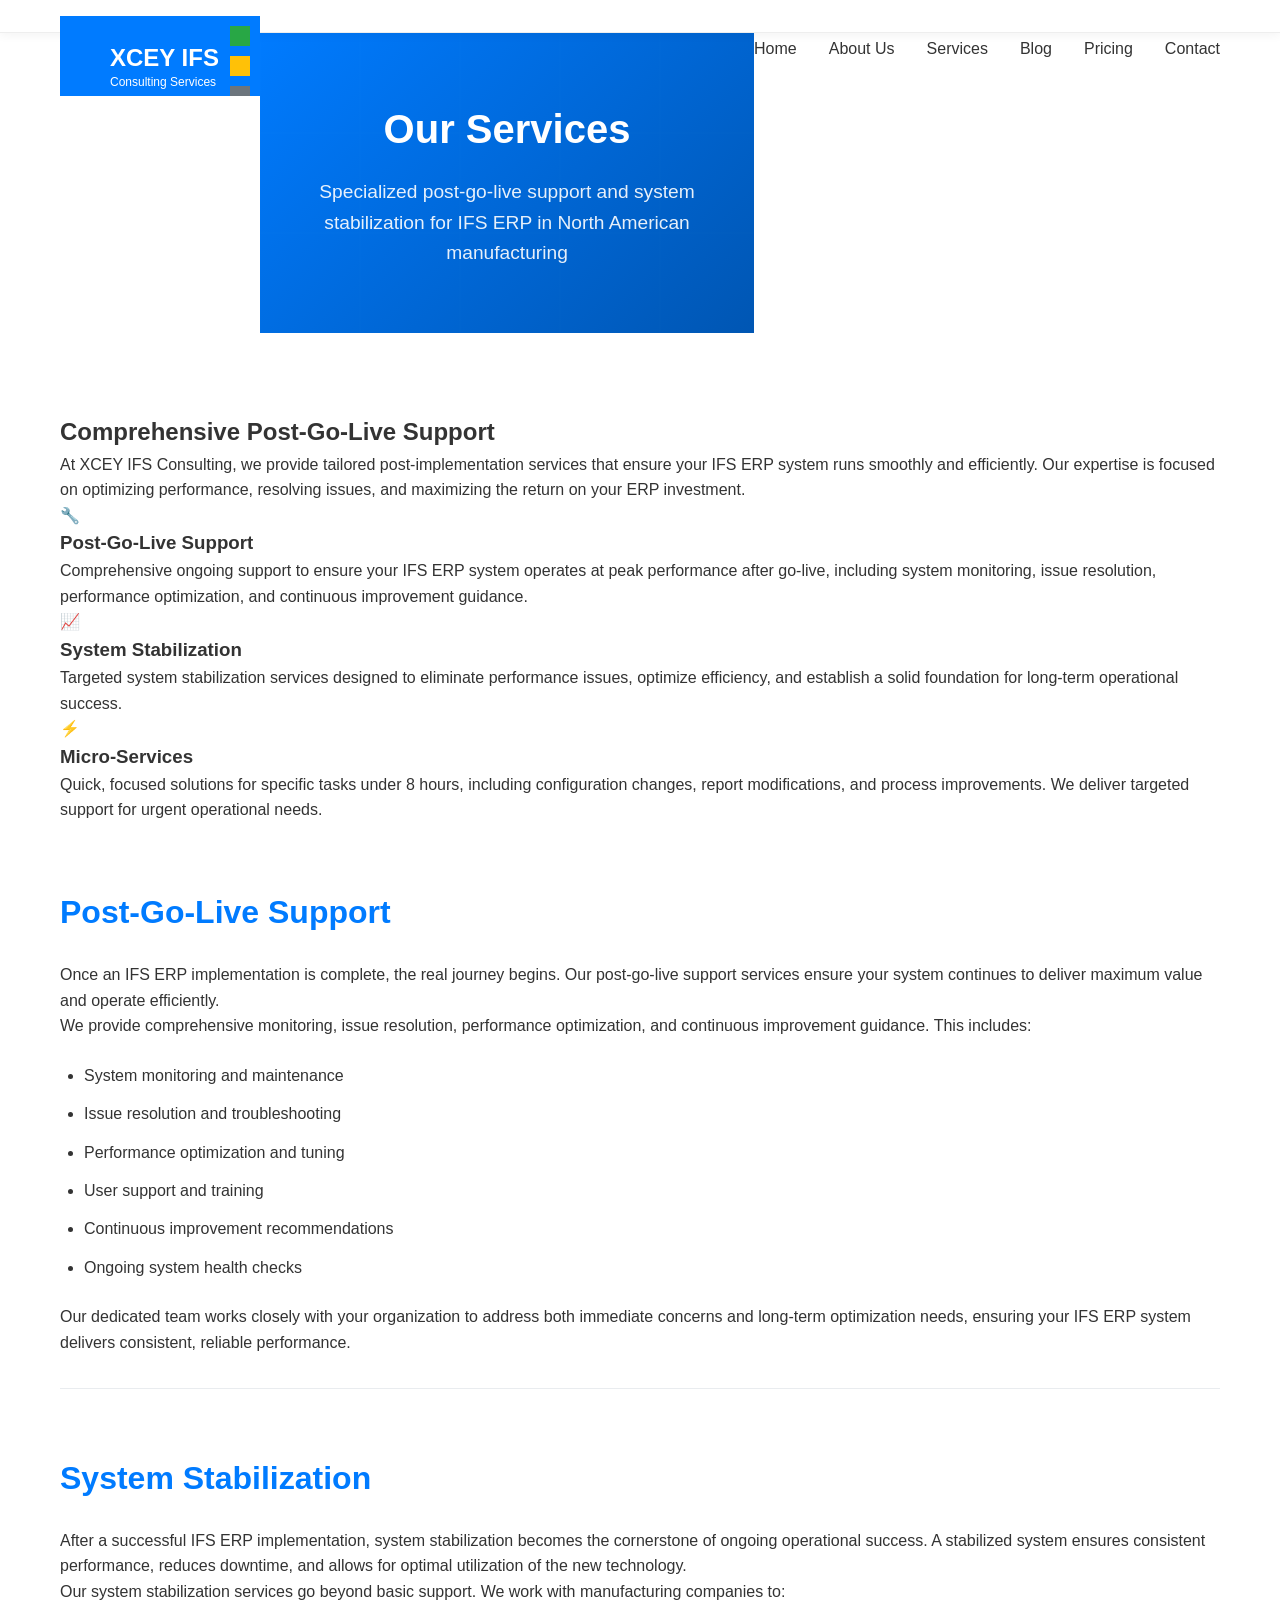
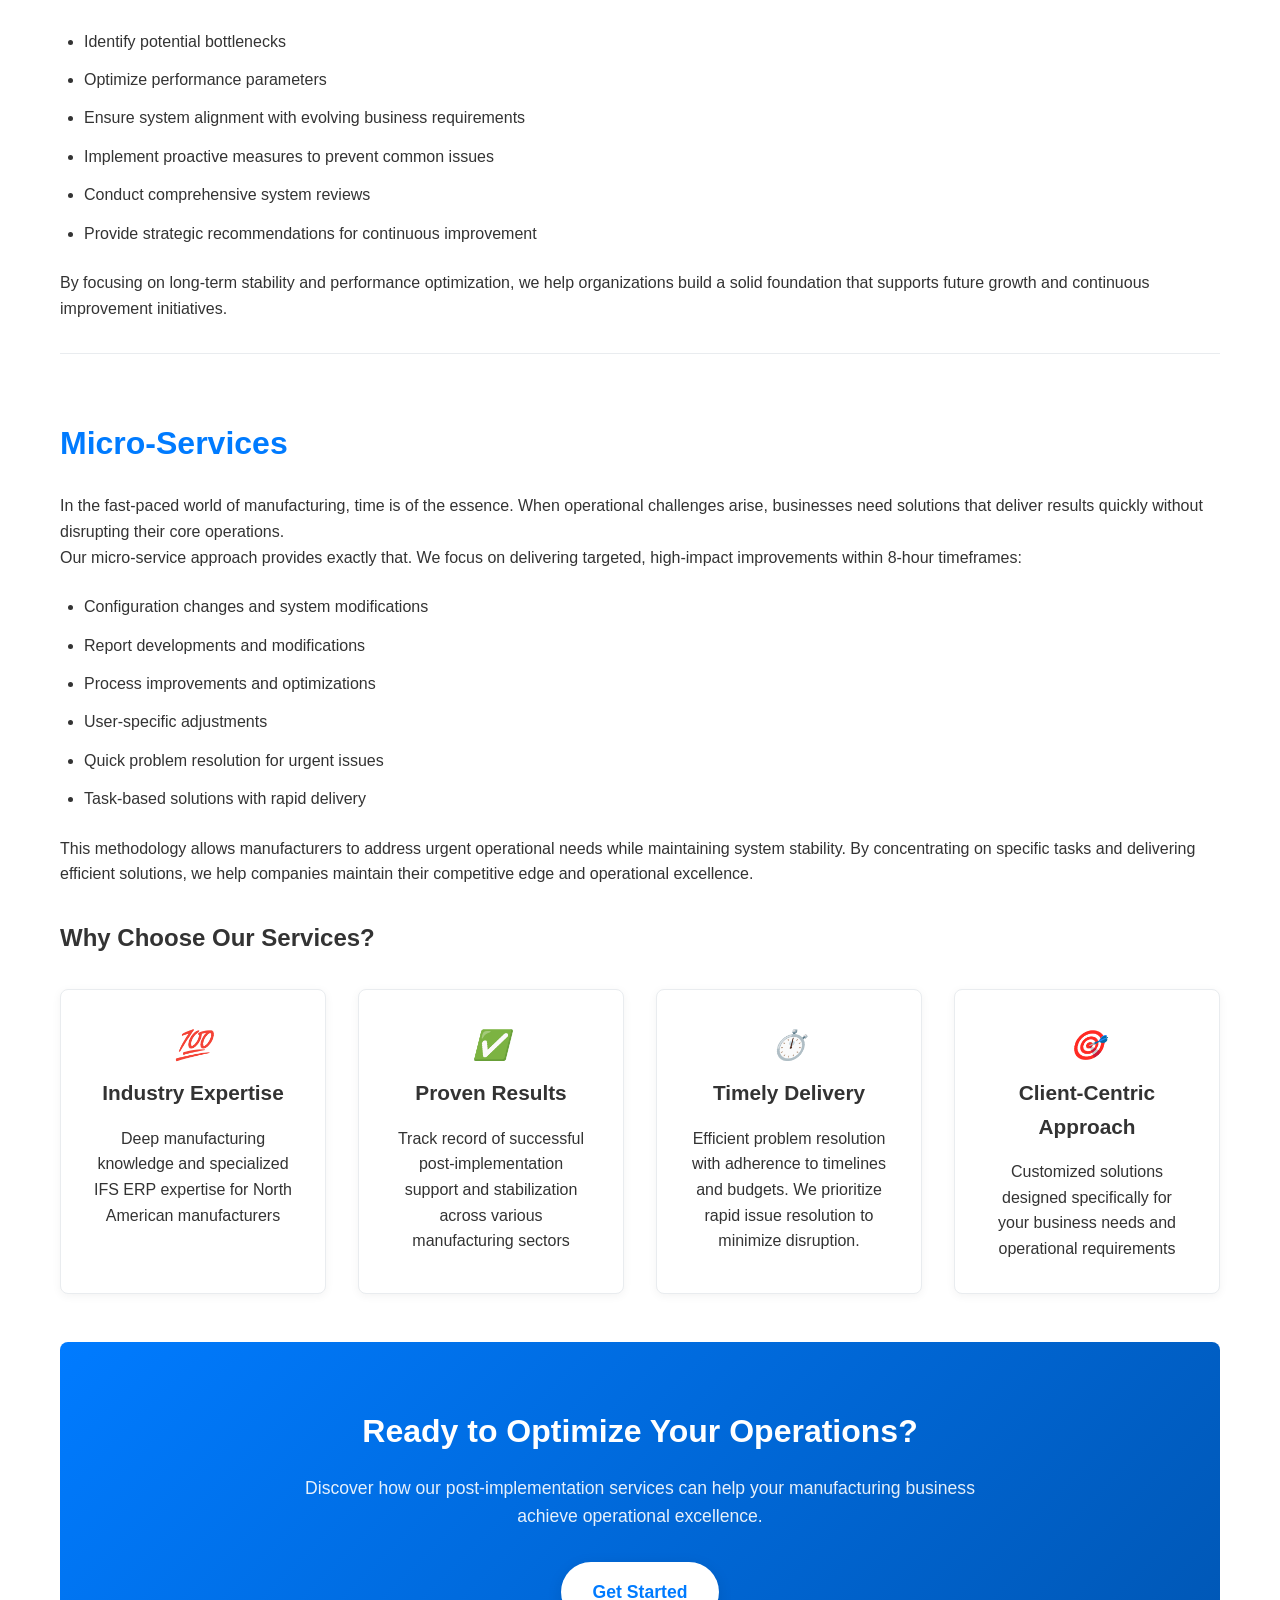
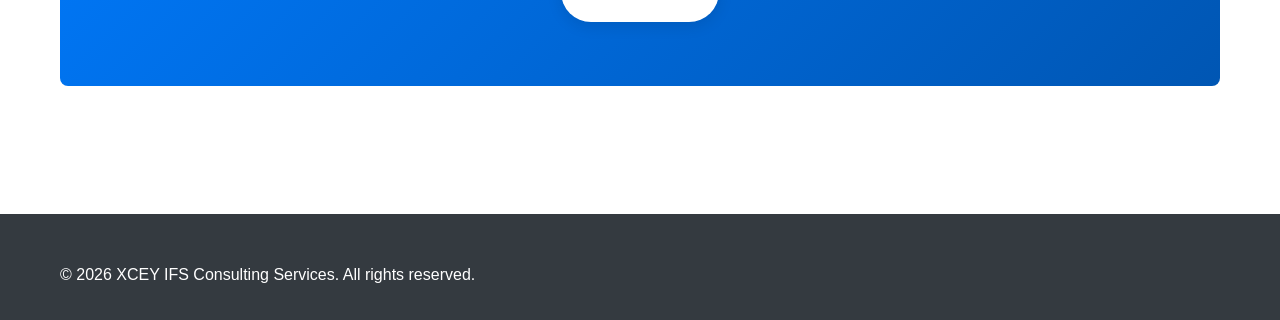
==== services/index.html @ 710a2b2f "Initial commit of XCEY IFS Consulting website" ====
<!DOCTYPE html>
<html lang="en">
<head>
    <meta charset="UTF-8">
    <meta name="viewport" content="width=device-width, initial-scale=1.0">
    <meta name="description" content="XCEY IFS Consulting Services - Post-go-live support, system stabilization, and micro-services for IFS ERP systems in North American manufacturing.">
    <meta name="keywords" content="IFS ERP support, system stabilization, post-go-live support, micro-services, IFS ERP consulting">
    <title>Services - XCEY IFS Consulting Services</title>
    <link rel="icon" href="../favicon.ico" type="image/x-icon">
    <link rel="stylesheet" href="../assets/css/styles.css">
</head>
<body>
    <header>
        <div class="container">
            <div class="logo-container">
                <a href="../index.html">
                    <img src="../assets/images/logo.svg" alt="XCEY IFS Consulting Logo" width="200" height="80">
                </a>
            </div>
            <nav>
                <ul>
                    <li><a href="../index.html">Home</a></li>
                    <li><a href="../about-us.html">About Us</a></li>
                    <li><a href="index.html">Services</a></li>
                    <li><a href="../blog.html">Blog</a></li>
                    <li><a href="../pricing.html">Pricing</a></li>
                    <li><a href="../contact-us.html">Contact</a></li>
                </ul>
            </nav>
        </div>
    </header>

    <section class="banner">
        <div class="container">
            <h2>Our Services</h2>
            <p>Specialized post-go-live support and system stabilization for IFS ERP in North American manufacturing</p>
        </div>
    </section>

    <main class="main">
        <div class="container">
            <section class="services-overview">
                <h2>Comprehensive Post-Go-Live Support</h2>
                <p>At XCEY IFS Consulting, we provide tailored post-implementation services that ensure your IFS ERP system runs smoothly and efficiently. Our expertise is focused on optimizing performance, resolving issues, and maximizing the return on your ERP investment.</p>
                
                <div class="services-grid">
                    <div class="service-card">
                        <div class="service-icon">🔧</div>
                        <h3>Post-Go-Live Support</h3>
                        <p>Comprehensive ongoing support to ensure your IFS ERP system operates at peak performance after go-live, including system monitoring, issue resolution, performance optimization, and continuous improvement guidance.</p>
                    </div>
                    
                    <div class="service-card">
                        <div class="service-icon">📈</div>
                        <h3>System Stabilization</h3>
                        <p>Targeted system stabilization services designed to eliminate performance issues, optimize efficiency, and establish a solid foundation for long-term operational success.</p>
                    </div>
                    
                    <div class="service-card">
                        <div class="service-icon">⚡</div>
                        <h3>Micro-Services</h3>
                        <p>Quick, focused solutions for specific tasks under 8 hours, including configuration changes, report modifications, and process improvements. We deliver targeted support for urgent operational needs.</p>
                    </div>
                </div>
            </section>

            <section class="service-details">
                <div class="service-detail">
                    <h2>Post-Go-Live Support</h2>
                    <p>Once an IFS ERP implementation is complete, the real journey begins. Our post-go-live support services ensure your system continues to deliver maximum value and operate efficiently.</p>
                    
                    <p>We provide comprehensive monitoring, issue resolution, performance optimization, and continuous improvement guidance. This includes:</p>
                    <ul>
                        <li>System monitoring and maintenance</li>
                        <li>Issue resolution and troubleshooting</li>
                        <li>Performance optimization and tuning</li>
                        <li>User support and training</li>
                        <li>Continuous improvement recommendations</li>
                        <li>Ongoing system health checks</li>
                    </ul>
                    
                    <p>Our dedicated team works closely with your organization to address both immediate concerns and long-term optimization needs, ensuring your IFS ERP system delivers consistent, reliable performance.</p>
                </div>

                <div class="service-detail">
                    <h2>System Stabilization</h2>
                    <p>After a successful IFS ERP implementation, system stabilization becomes the cornerstone of ongoing operational success. A stabilized system ensures consistent performance, reduces downtime, and allows for optimal utilization of the new technology.</p>
                    
                    <p>Our system stabilization services go beyond basic support. We work with manufacturing companies to:</p>
                    <ul>
                        <li>Identify potential bottlenecks</li>
                        <li>Optimize performance parameters</li>
                        <li>Ensure system alignment with evolving business requirements</li>
                        <li>Implement proactive measures to prevent common issues</li>
                        <li>Conduct comprehensive system reviews</li>
                        <li>Provide strategic recommendations for continuous improvement</li>
                    </ul>
                    
                    <p>By focusing on long-term stability and performance optimization, we help organizations build a solid foundation that supports future growth and continuous improvement initiatives.</p>
                </div>

                <div class="service-detail">
                    <h2>Micro-Services</h2>
                    <p>In the fast-paced world of manufacturing, time is of the essence. When operational challenges arise, businesses need solutions that deliver results quickly without disrupting their core operations.</p>
                    
                    <p>Our micro-service approach provides exactly that. We focus on delivering targeted, high-impact improvements within 8-hour timeframes:</p>
                    <ul>
                        <li>Configuration changes and system modifications</li>
                        <li>Report developments and modifications</li>
                        <li>Process improvements and optimizations</li>
                        <li>User-specific adjustments</li>
                        <li>Quick problem resolution for urgent issues</li>
                        <li>Task-based solutions with rapid delivery</li>
                    </ul>
                    
                    <p>This methodology allows manufacturers to address urgent operational needs while maintaining system stability. By concentrating on specific tasks and delivering efficient solutions, we help companies maintain their competitive edge and operational excellence.</p>
                </div>
            </section>

            <section class="why-choose">
                <h2>Why Choose Our Services?</h2>
                <div class="benefits-grid">
                    <div class="benefit-card">
                        <h3><i>💯</i> Industry Expertise</h3>
                        <p>Deep manufacturing knowledge and specialized IFS ERP expertise for North American manufacturers</p>
                    </div>
                    <div class="benefit-card">
                        <h3><i>✅</i> Proven Results</h3>
                        <p>Track record of successful post-implementation support and stabilization across various manufacturing sectors</p>
                    </div>
                    <div class="benefit-card">
                        <h3><i>⏱️</i> Timely Delivery</h3>
                        <p>Efficient problem resolution with adherence to timelines and budgets. We prioritize rapid issue resolution to minimize disruption.</p>
                    </div>
                    <div class="benefit-card">
                        <h3><i>🎯</i> Client-Centric Approach</h3>
                        <p>Customized solutions designed specifically for your business needs and operational requirements</p>
                    </div>
                </div>
            </section>

            <section class="cta">
                <h3>Ready to Optimize Your Operations?</h3>
                <p>Discover how our post-implementation services can help your manufacturing business achieve operational excellence.</p>
                <a href="../contact-us.html" class="btn">Get Started</a>
            </section>
        </div>
    </main>

    <footer>
        <div class="container">
            <p>&copy; 2026 XCEY IFS Consulting Services. All rights reserved.</p>
        </div>
    </footer>
</body>
</html>
---- assets/css/styles.css ----
/* XCEY IFS Consulting Services - Clean Professional CSS Stylesheet */

/* Reset and Base Styles */
* {
    margin: 0;
    padding: 0;
    box-sizing: border-box;
}

body {
    font-family: 'Arial', sans-serif;
    line-height: 1.6;
    color: #333;
    background-color: #ffffff;
}

.container {
    max-width: 1200px;
    margin: 0 auto;
    padding: 0 20px;
}

/* Header Styles */
header {
    background-color: #ffffff;
    color: #333;
    padding: 1rem 0;
    box-shadow: 0 2px 10px rgba(0,0,0,0.05);
    position: sticky;
    top: 0;
    z-index: 100;
    border-bottom: 1px solid #eee;
}

.logo-container {
    float: left;
}

.logo-container img {
    height: 80px;
}

nav {
    float: right;
    margin-top: 20px;
}

nav ul {
    list-style: none;
    display: flex;
    gap: 2rem;
}

nav ul li a {
    color: #333;
    text-decoration: none;
    font-weight: 500;
    transition: color 0.3s ease;
    font-size: 1rem;
}

nav ul li a:hover {
    color: #007bff;
}

/* Banner Styles */
.banner {
    background: linear-gradient(135deg, #007bff 0%, #0056b3 100%);
    color: white;
    padding: 4rem 0;
    text-align: center;
    margin-bottom: 3rem;
    position: relative;
    overflow: hidden;
}

.banner::before {
    content: "";
    position: absolute;
    top: 0;
    left: 0;
    right: 0;
    bottom: 0;
    background: url('data:image/svg+xml;utf8,<svg xmlns="http://www.w3.org/2000/svg" width="100" height="100" viewBox="0 0 100 100"><rect width="100" height="100" fill="none" stroke="white" stroke-opacity="0.1" stroke-width="1"/></svg>');
    opacity: 0.1;
}

.banner h2 {
    font-size: 2.5rem;
    margin-bottom: 1rem;
    font-weight: 700;
}

.banner p {
    font-size: 1.2rem;
    max-width: 800px;
    margin: 0 auto;
    opacity: 0.9;
}

/* Main Content */
.main {
    background-color: #ffffff;
    padding: 2rem 0;
}

/* Feature Cards */
.features-grid {
    display: grid;
    grid-template-columns: repeat(auto-fit, minmax(300px, 1fr));
    gap: 2rem;
    margin: 3rem 0;
}

.feature-card {
    background: #ffffff;
    border-radius: 8px;
    padding: 2rem;
    box-shadow: 0 4px 6px rgba(0,0,0,0.05);
    transition: transform 0.3s ease, box-shadow 0.3s ease;
    border: 1px solid #e9ecef;
    text-align: center;
}

.feature-card:hover {
    transform: translateY(-5px);
    box-shadow: 0 10px 25px rgba(0,0,0,0.1);
}

.feature-card h3 {
    color: #007bff;
    margin-bottom: 1rem;
    font-size: 1.5rem;
}

/* Benefits Section */
.benefits-section {
    background-color: #f8f9fa;
    padding: 4rem 0;
    margin: 3rem 0;
}

.benefits-grid {
    display: grid;
    grid-template-columns: repeat(auto-fit, minmax(250px, 1fr));
    gap: 2rem;
    margin: 2rem 0;
}

.benefit-card {
    background: #ffffff;
    border-radius: 8px;
    padding: 2rem;
    text-align: center;
    box-shadow: 0 2px 10px rgba(0,0,0,0.05);
    transition: all 0.3s ease;
    border: 1px solid #e9ecef;
}

.benefit-card:hover {
    transform: translateY(-3px);
    box-shadow: 0 8px 20px rgba(0,0,0,0.1);
}

.benefit-card h3 {
    margin-bottom: 1rem;
    font-size: 1.3rem;
}

.benefit-card h3 i {
    font-size: 1.8rem;
    display: block;
    margin-bottom: 0.5rem;
    color: #007bff;
}

/* Call to Action */
.cta {
    text-align: center;
    padding: 4rem 0;
    background: linear-gradient(135deg, #007bff 0%, #0056b3 100%);
    color: white;
    border-radius: 8px;
    margin: 3rem 0;
}

.cta h3 {
    font-size: 2rem;
    margin-bottom: 1rem;
    font-weight: 700;
}

.cta p {
    font-size: 1.1rem;
    max-width: 700px;
    margin: 0 auto 2rem;
    opacity: 0.9;
}

.btn {
    display: inline-block;
    background-color: #ffffff;
    color: #007bff;
    padding: 1rem 2rem;
    border-radius: 50px;
    text-decoration: none;
    font-weight: 600;
    font-size: 1.1rem;
    transition: all 0.3s ease;
    border: none;
    cursor: pointer;
    box-shadow: 0 4px 15px rgba(0,0,0,0.1);
}

.btn:hover {
    background-color: #f8f9fa;
    transform: translateY(-3px);
    box-shadow: 0 8px 20px rgba(0,0,0,0.15);
}

/* Footer */
footer {
    background-color: #343a40;
    color: white;
    padding: 3rem 0 2rem;
    margin-top: 3rem;
}

footer .container {
    display: flex;
    justify-content: space-between;
    align-items: center;
    flex-wrap: wrap;
}

.footer-links {
    display: flex;
    gap: 2rem;
}

.footer-links a {
    color: #adb5bd;
    text-decoration: none;
    transition: color 0.3s ease;
}

.footer-links a:hover {
    color: white;
}

/* About Page Content */
.about-content {
    display: grid;
    grid-template-columns: 1fr;
    gap: 3rem;
    margin: 2rem 0;
}

.about-text h2 {
    font-size: 2rem;
    margin-bottom: 1.5rem;
    color: #333;
}

.about-text h3 {
    font-size: 1.5rem;
    margin: 1.5rem 0 1rem;
    color: #007bff;
}

.about-text p {
    margin-bottom: 1.5rem;
    font-size: 1.1rem;
    line-height: 1.8;
}

.specialties {
    margin: 2rem 0;
}

.specialty-item {
    background: #f8f9fa;
    padding: 1.5rem;
    border-radius: 8px;
    margin-bottom: 1.5rem;
    border-left: 4px solid #007bff;
}

.specialty-item h3 {
    color: #007bff;
    margin-bottom: 0.5rem;
}

/* Service Detail Pages */
.service-detail {
    margin: 2rem 0;
    padding: 2rem 0;
    border-bottom: 1px solid #e9ecef;
}

.service-detail:last-child {
    border-bottom: none;
    margin-bottom: 0;
}

.service-detail h2 {
    color: #007bff;
    margin-bottom: 1.5rem;
    font-size: 2rem;
}

.service-detail ul {
    margin: 1.5rem 0;
    padding-left: 1.5rem;
}

.service-detail li {
    margin-bottom: 0.8rem;
    line-height: 1.6;
}

/* Pricing Page */
.pricing-grid {
    display: grid;
    grid-template-columns: repeat(auto-fit, minmax(300px, 1fr));
    gap: 2rem;
    margin: 3rem 0;
}

.pricing-card {
    background: #ffffff;
    border-radius: 8px;
    padding: 2rem;
    box-shadow: 0 4px 6px rgba(0,0,0,0.05);
    border: 1px solid #e9ecef;
    text-align: center;
    transition: all 0.3s ease;
}

.pricing-card:hover {
    transform: translateY(-5px);
    box-shadow: 0 10px 25px rgba(0,0,0,0.1);
}

.pricing-card h3 {
    color: #007bff;
    font-size: 1.8rem;
    margin-bottom: 1rem;
}

/* Contact Page */
.contact-content {
    display: grid;
    grid-template-columns: 1fr 1fr;
    gap: 3rem;
    margin: 2rem 0;
}

.contact-info h2 {
    font-size: 2rem;
    margin-bottom: 1.5rem;
    color: #333;
}

.contact-details {
    margin: 2rem 0;
}

.contact-item {
    margin-bottom: 1.5rem;
}

.contact-item h3 {
    color: #007bff;
    margin-bottom: 0.5rem;
}

.contact-form {
    background: #f8f9fa;
    padding: 2rem;
    border-radius: 8px;
}

.form-group {
    margin-bottom: 1.5rem;
}

.form-group label {
    display: block;
    margin-bottom: 0.5rem;
    font-weight: 500;
}

.form-group input,
.form-group textarea {
    width: 100%;
    padding: 0.75rem;
    border: 1px solid #ddd;
    border-radius: 4px;
    font-family: inherit;
}

/* Thank You Page */
.thank-you-message {
    text-align: center;
    padding: 3rem 0;
}

.thank-you-message h2 {
    color: #007bff;
    margin-bottom: 1.5rem;
}

/* Responsive Design */
@media (max-width: 768px) {
    .container {
        padding: 0 15px;
    }
    
    nav ul {
        flex-direction: column;
        gap: 0.5rem;
        margin-top: 1rem;
    }
    
    .banner {
        padding: 2rem 0;
    }
    
    .banner h2 {
        font-size: 2rem;
    }
    
    .banner p {
        font-size: 1rem;
    }
    
    .features-grid,
    .benefits-grid,
    .pricing-grid {
        grid-template-columns: 1fr;
    }
    
    .about-content {
        grid-template-columns: 1fr;
        gap: 2rem;
    }
    
    .contact-content {
        grid-template-columns: 1fr;
        gap: 2rem;
    }
    
    footer .container {
        flex-direction: column;
        text-align: center;
        gap: 1rem;
    }
    
    .footer-links {
        flex-wrap: wrap;
        justify-content: center;
    }
}
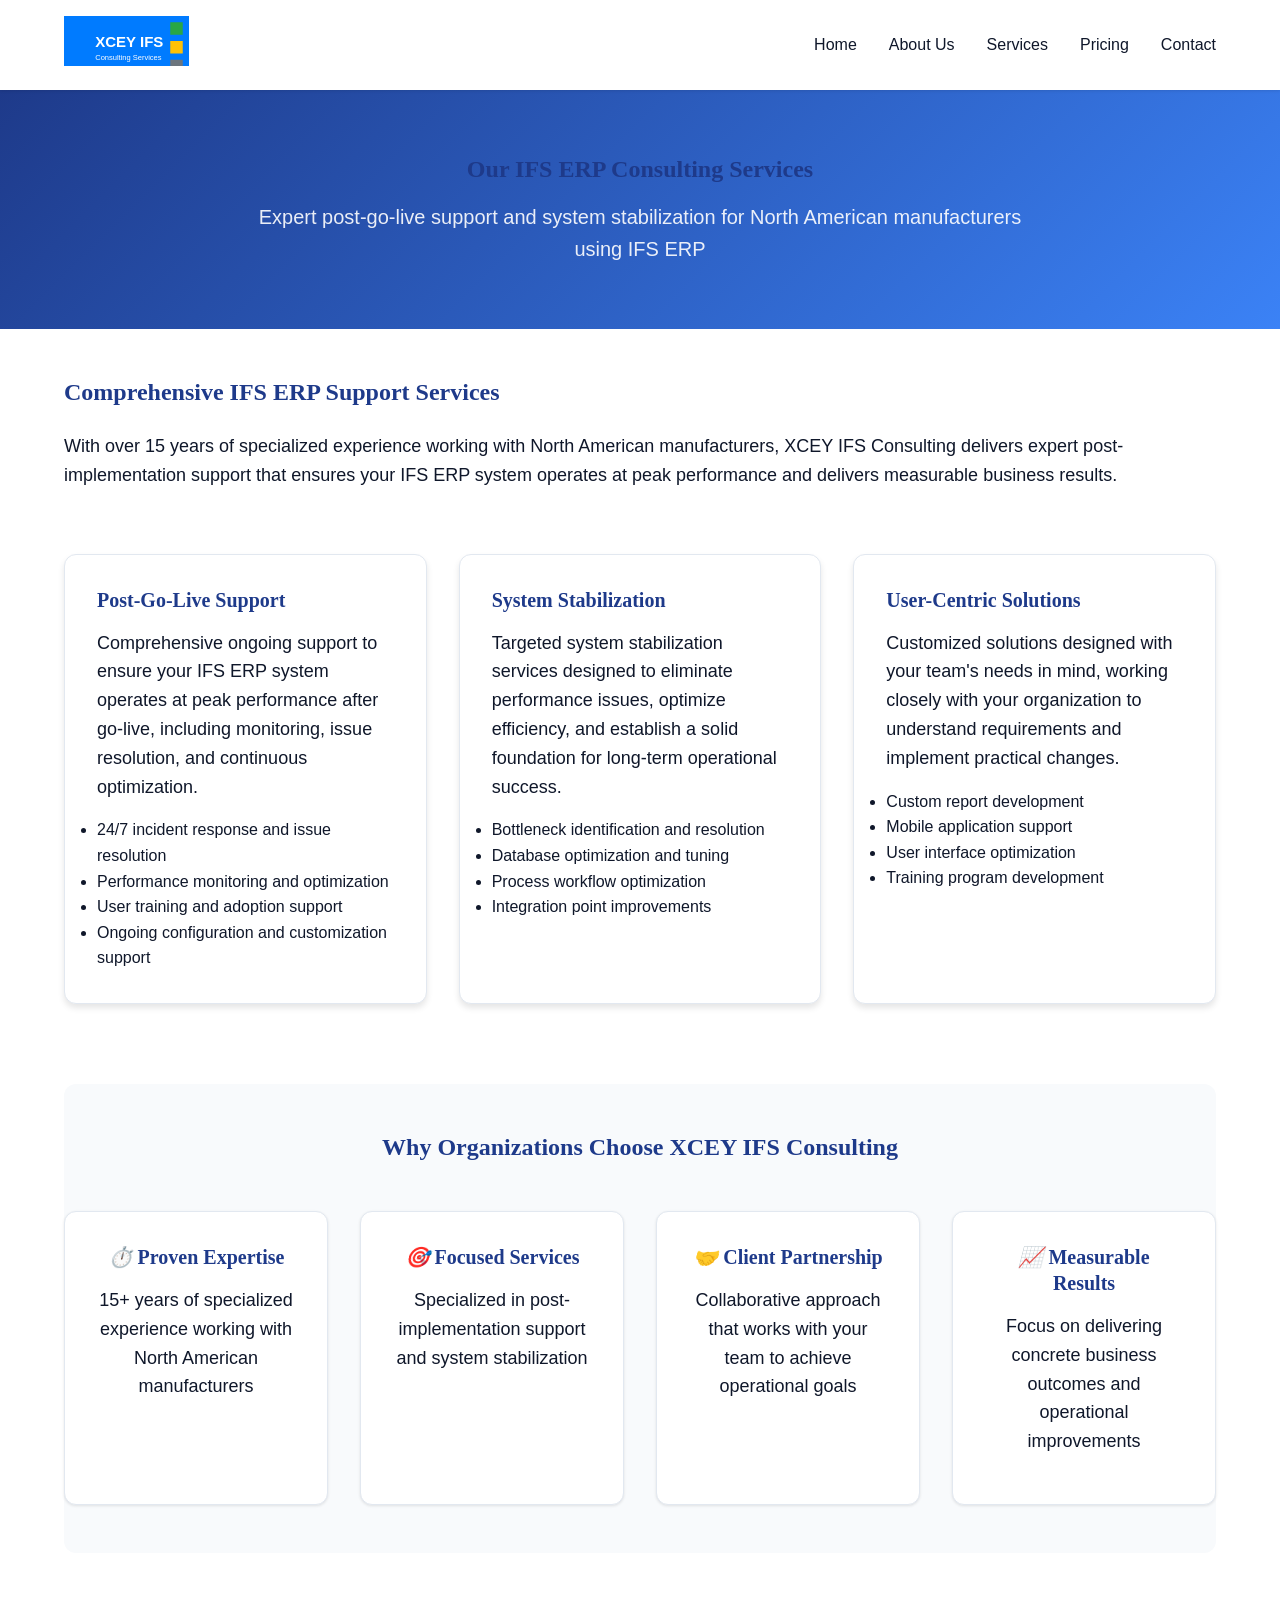
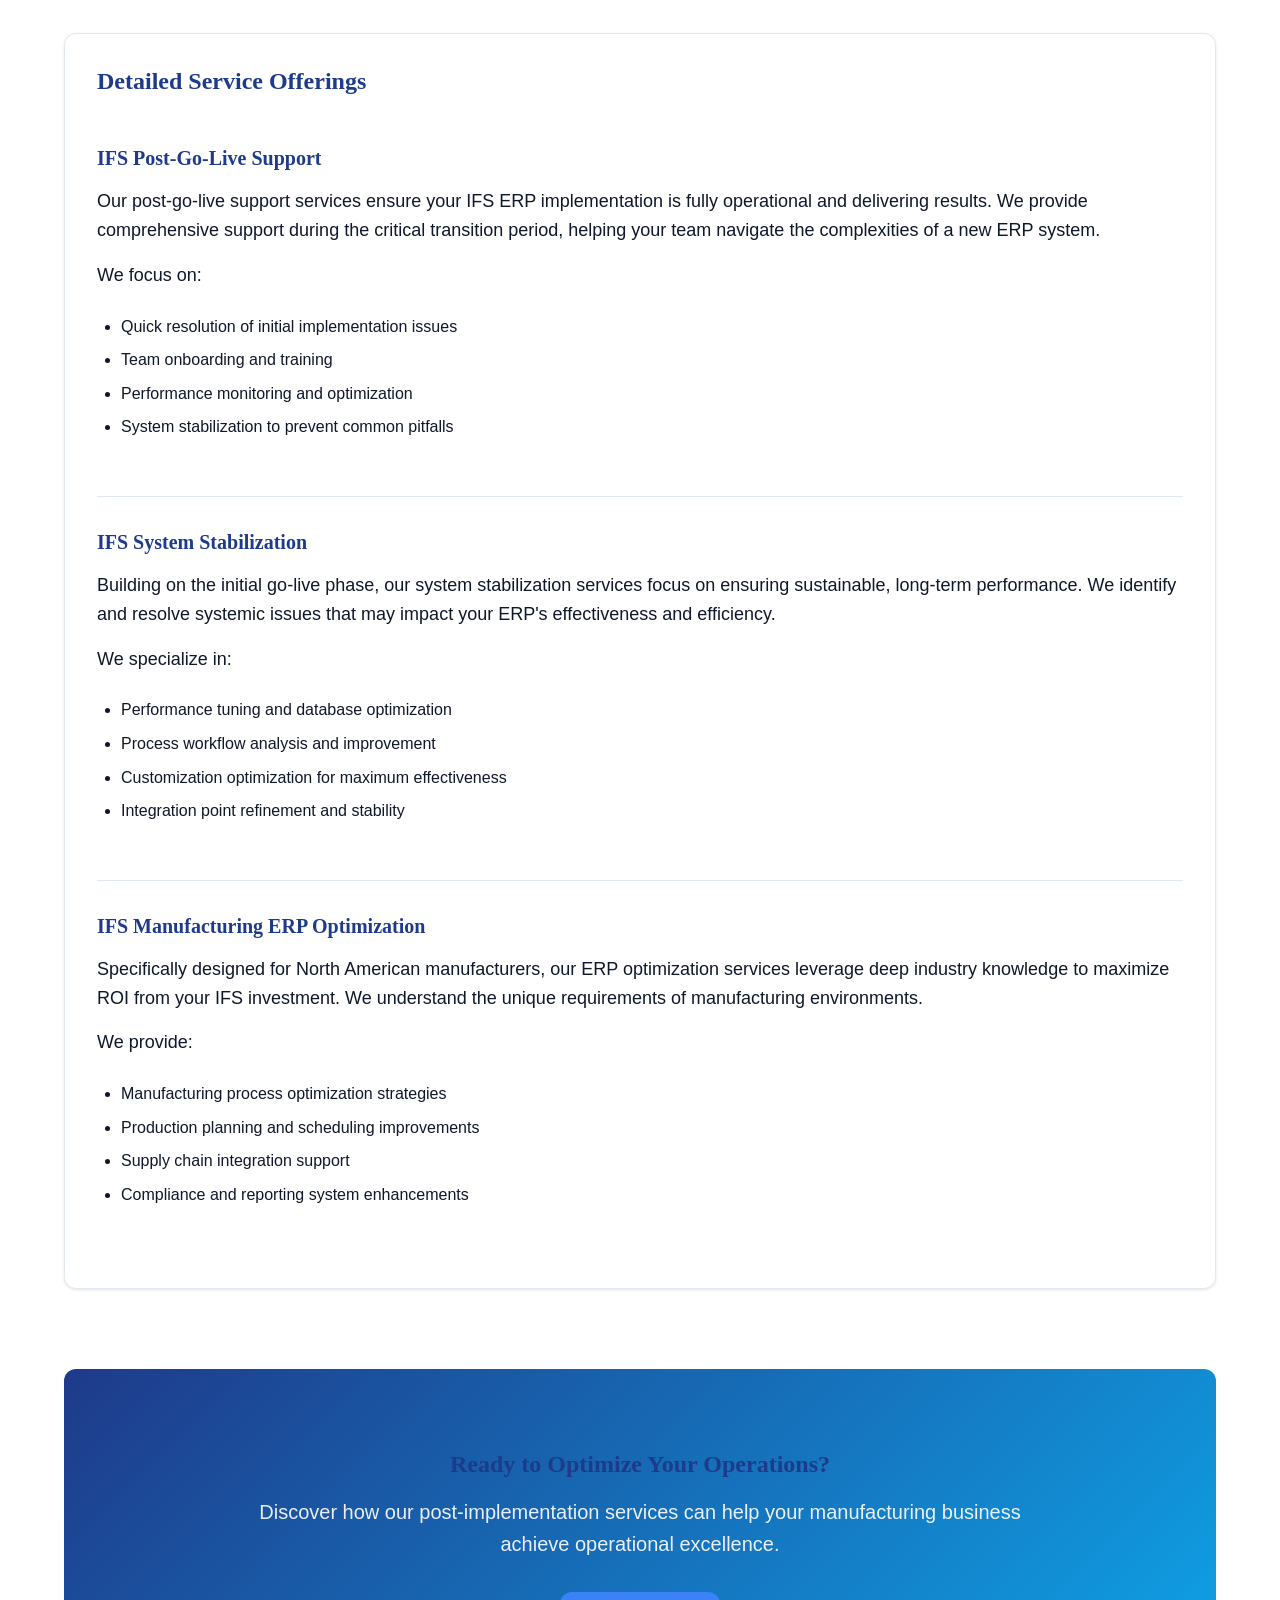
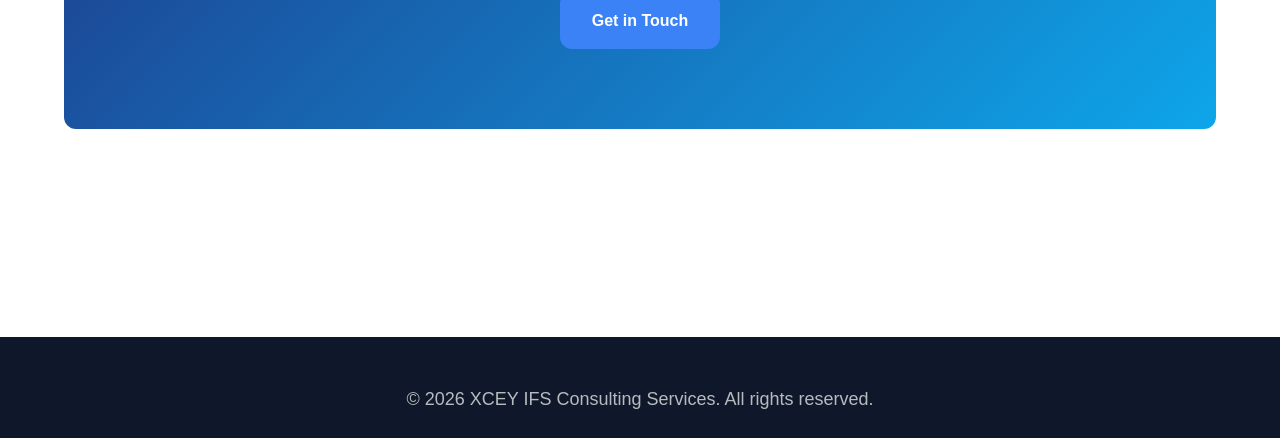
==== commit b484aa53: "Update services page with proper design patterns and styling" ====
--- a/services/index.html
+++ b/services/index.html
@@ -3,9 +3,8 @@
 <head>
     <meta charset="UTF-8">
     <meta name="viewport" content="width=device-width, initial-scale=1.0">
-    <meta name="description" content="XCEY IFS Consulting Services - Post-go-live support, system stabilization, and micro-services for IFS ERP systems in North American manufacturing.">
-    <meta name="keywords" content="IFS ERP support, system stabilization, post-go-live support, micro-services, IFS ERP consulting">
-    <title>Services - XCEY IFS Consulting Services</title>
+    <meta name="description" content="Our IFS ERP consulting services including post-go-live support, system stabilization, and manufacturing ERP optimization for North American manufacturers.">
+    <title>Services - XCEY IFS Consulting</title>
     <link rel="icon" href="../favicon.ico" type="image/x-icon">
     <link rel="stylesheet" href="../assets/css/styles.css">
 </head>
@@ -21,8 +20,7 @@
                 <ul>
                     <li><a href="../index.html">Home</a></li>
                     <li><a href="../about-us.html">About Us</a></li>
-                    <li><a href="index.html">Services</a></li>
-                    <li><a href="../blog.html">Blog</a></li>
+                    <li><a href="../services/index.html">Services</a></li>
                     <li><a href="../pricing.html">Pricing</a></li>
                     <li><a href="../contact-us.html">Contact</a></li>
                 </ul>
@@ -32,109 +30,113 @@
 
     <section class="banner">
         <div class="container">
-            <h2>Our Services</h2>
-            <p>Specialized post-go-live support and system stabilization for IFS ERP in North American manufacturing</p>
+            <h2>Our IFS ERP Consulting Services</h2>
+            <p>Expert post-go-live support and system stabilization for North American manufacturers using IFS ERP</p>
         </div>
     </section>
 
     <main class="main">
         <div class="container">
-            <section class="services-overview">
-                <h2>Comprehensive Post-Go-Live Support</h2>
-                <p>At XCEY IFS Consulting, we provide tailored post-implementation services that ensure your IFS ERP system runs smoothly and efficiently. Our expertise is focused on optimizing performance, resolving issues, and maximizing the return on your ERP investment.</p>
+            <section class="home-content">
+                <h2>Comprehensive IFS ERP Support Services</h2>
+                <p>With over 15 years of specialized experience working with North American manufacturers, XCEY IFS Consulting delivers expert post-implementation support that ensures your IFS ERP system operates at peak performance and delivers measurable business results.</p>
                 
-                <div class="services-grid">
-                    <div class="service-card">
-                        <div class="service-icon">🔧</div>
+                <div class="features-grid">
+                    <div class="feature-card">
                         <h3>Post-Go-Live Support</h3>
-                        <p>Comprehensive ongoing support to ensure your IFS ERP system operates at peak performance after go-live, including system monitoring, issue resolution, performance optimization, and continuous improvement guidance.</p>
+                        <p>Comprehensive ongoing support to ensure your IFS ERP system operates at peak performance after go-live, including monitoring, issue resolution, and continuous optimization.</p>
+                        <ul>
+                            <li>24/7 incident response and issue resolution</li>
+                            <li>Performance monitoring and optimization</li>
+                            <li>User training and adoption support</li>
+                            <li>Ongoing configuration and customization support</li>
+                        </ul>
                     </div>
                     
-                    <div class="service-card">
-                        <div class="service-icon">📈</div>
+                    <div class="feature-card">
                         <h3>System Stabilization</h3>
                         <p>Targeted system stabilization services designed to eliminate performance issues, optimize efficiency, and establish a solid foundation for long-term operational success.</p>
+                        <ul>
+                            <li>Bottleneck identification and resolution</li>
+                            <li>Database optimization and tuning</li>
+                            <li>Process workflow optimization</li>
+                            <li>Integration point improvements</li>
+                        </ul>
                     </div>
                     
-                    <div class="service-card">
-                        <div class="service-icon">⚡</div>
-                        <h3>Micro-Services</h3>
-                        <p>Quick, focused solutions for specific tasks under 8 hours, including configuration changes, report modifications, and process improvements. We deliver targeted support for urgent operational needs.</p>
+                    <div class="feature-card">
+                        <h3>User-Centric Solutions</h3>
+                        <p>Customized solutions designed with your team's needs in mind, working closely with your organization to understand requirements and implement practical changes.</p>
+                        <ul>
+                            <li>Custom report development</li>
+                            <li>Mobile application support</li>
+                            <li>User interface optimization</li>
+                            <li>Training program development</li>
+                        </ul>
                     </div>
                 </div>
             </section>
 
-            <section class="service-details">
-                <div class="service-detail">
-                    <h2>Post-Go-Live Support</h2>
-                    <p>Once an IFS ERP implementation is complete, the real journey begins. Our post-go-live support services ensure your system continues to deliver maximum value and operate efficiently.</p>
-                    
-                    <p>We provide comprehensive monitoring, issue resolution, performance optimization, and continuous improvement guidance. This includes:</p>
-                    <ul>
-                        <li>System monitoring and maintenance</li>
-                        <li>Issue resolution and troubleshooting</li>
-                        <li>Performance optimization and tuning</li>
-                        <li>User support and training</li>
-                        <li>Continuous improvement recommendations</li>
-                        <li>Ongoing system health checks</li>
-                    </ul>
-                    
-                    <p>Our dedicated team works closely with your organization to address both immediate concerns and long-term optimization needs, ensuring your IFS ERP system delivers consistent, reliable performance.</p>
-                </div>
-
-                <div class="service-detail">
-                    <h2>System Stabilization</h2>
-                    <p>After a successful IFS ERP implementation, system stabilization becomes the cornerstone of ongoing operational success. A stabilized system ensures consistent performance, reduces downtime, and allows for optimal utilization of the new technology.</p>
-                    
-                    <p>Our system stabilization services go beyond basic support. We work with manufacturing companies to:</p>
-                    <ul>
-                        <li>Identify potential bottlenecks</li>
-                        <li>Optimize performance parameters</li>
-                        <li>Ensure system alignment with evolving business requirements</li>
-                        <li>Implement proactive measures to prevent common issues</li>
-                        <li>Conduct comprehensive system reviews</li>
-                        <li>Provide strategic recommendations for continuous improvement</li>
-                    </ul>
-                    
-                    <p>By focusing on long-term stability and performance optimization, we help organizations build a solid foundation that supports future growth and continuous improvement initiatives.</p>
-                </div>
-
-                <div class="service-detail">
-                    <h2>Micro-Services</h2>
-                    <p>In the fast-paced world of manufacturing, time is of the essence. When operational challenges arise, businesses need solutions that deliver results quickly without disrupting their core operations.</p>
-                    
-                    <p>Our micro-service approach provides exactly that. We focus on delivering targeted, high-impact improvements within 8-hour timeframes:</p>
-                    <ul>
-                        <li>Configuration changes and system modifications</li>
-                        <li>Report developments and modifications</li>
-                        <li>Process improvements and optimizations</li>
-                        <li>User-specific adjustments</li>
-                        <li>Quick problem resolution for urgent issues</li>
-                        <li>Task-based solutions with rapid delivery</li>
-                    </ul>
-                    
-                    <p>This methodology allows manufacturers to address urgent operational needs while maintaining system stability. By concentrating on specific tasks and delivering efficient solutions, we help companies maintain their competitive edge and operational excellence.</p>
+            <section class="benefits-section">
+                <h2>Why Organizations Choose XCEY IFS Consulting</h2>
+                <div class="benefits-grid">
+                    <div class="benefit-card">
+                        <h3><i>⏱️</i> Proven Expertise</h3>
+                        <p>15+ years of specialized experience working with North American manufacturers</p>
+                    </div>
+                    <div class="benefit-card">
+                        <h3><i>🎯</i> Focused Services</h3>
+                        <p>Specialized in post-implementation support and system stabilization</p>
+                    </div>
+                    <div class="benefit-card">
+                        <h3><i>🤝</i> Client Partnership</h3>
+                        <p>Collaborative approach that works with your team to achieve operational goals</p>
+                    </div>
+                    <div class="benefit-card">
+                        <h3><i>📈</i> Measurable Results</h3>
+                        <p>Focus on delivering concrete business outcomes and operational improvements</p>
+                    </div>
                 </div>
             </section>
 
-            <section class="why-choose">
-                <h2>Why Choose Our Services?</h2>
-                <div class="benefits-grid">
-                    <div class="benefit-card">
-                        <h3><i>💯</i> Industry Expertise</h3>
-                        <p>Deep manufacturing knowledge and specialized IFS ERP expertise for North American manufacturers</p>
+            <section class="service-detail">
+                <h2>Detailed Service Offerings</h2>
+                
+                <div class="specialties">
+                    <div class="specialty-item">
+                        <h3>IFS Post-Go-Live Support</h3>
+                        <p>Our post-go-live support services ensure your IFS ERP implementation is fully operational and delivering results. We provide comprehensive support during the critical transition period, helping your team navigate the complexities of a new ERP system.</p>
+                        <p>We focus on:</p>
+                        <ul>
+                            <li>Quick resolution of initial implementation issues</li>
+                            <li>Team onboarding and training</li>
+                            <li>Performance monitoring and optimization</li>
+                            <li>System stabilization to prevent common pitfalls</li>
+                        </ul>
                     </div>
-                    <div class="benefit-card">
-                        <h3><i>✅</i> Proven Results</h3>
-                        <p>Track record of successful post-implementation support and stabilization across various manufacturing sectors</p>
+                    
+                    <div class="specialty-item">
+                        <h3>IFS System Stabilization</h3>
+                        <p>Building on the initial go-live phase, our system stabilization services focus on ensuring sustainable, long-term performance. We identify and resolve systemic issues that may impact your ERP's effectiveness and efficiency.</p>
+                        <p>We specialize in:</p>
+                        <ul>
+                            <li>Performance tuning and database optimization</li>
+                            <li>Process workflow analysis and improvement</li>
+                            <li>Customization optimization for maximum effectiveness</li>
+                            <li>Integration point refinement and stability</li>
+                        </ul>
                     </div>
-                    <div class="benefit-card">
-                        <h3><i>⏱️</i> Timely Delivery</h3>
-                        <p>Efficient problem resolution with adherence to timelines and budgets. We prioritize rapid issue resolution to minimize disruption.</p>
-                    </div>
-                    <div class="benefit-card">
-                        <h3><i>🎯</i> Client-Centric Approach</h3>
-                        <p>Customized solutions designed specifically for your business needs and operational requirements</p>
+                    
+                    <div class="specialty-item">
+                        <h3>IFS Manufacturing ERP Optimization</h3>
+                        <p>Specifically designed for North American manufacturers, our ERP optimization services leverage deep industry knowledge to maximize ROI from your IFS investment. We understand the unique requirements of manufacturing environments.</p>
+                        <p>We provide:</p>
+                        <ul>
+                            <li>Manufacturing process optimization strategies</li>
+                            <li>Production planning and scheduling improvements</li>
+                            <li>Supply chain integration support</li>
+                            <li>Compliance and reporting system enhancements</li>
+                        </ul>
                     </div>
                 </div>
             </section>
@@ -142,7 +144,7 @@
             <section class="cta">
                 <h3>Ready to Optimize Your Operations?</h3>
                 <p>Discover how our post-implementation services can help your manufacturing business achieve operational excellence.</p>
-                <a href="../contact-us.html" class="btn">Get Started</a>
+                <a href="../contact-us.html" class="btn">Get in Touch</a>
             </section>
         </div>
     </main>
--- a/assets/css/styles.css
+++ b/assets/css/styles.css
@@ -1,464 +1,670 @@
-/* XCEY IFS Consulting Services - Clean Professional CSS Stylesheet */
+/* Main Styles for XCEY IFS Consulting Website */
+/* Modern, Professional CSS with Responsive Design */
+
+/* CSS Variables */
+:root {
+  --primary-color: #1e3a8a;
+  --secondary-color: #3b82f6;
+  --accent-color: #0ea5e9;
+  --light-color: #f8fafc;
+  --dark-color: #0f172a;
+  --gray-color: #64748b;
+  --border-color: #e2e8f0;
+  --success-color: #10b981;
+  --warning-color: #f59e0b;
+  --error-color: #ef4444;
+  --font-main: 'Inter', -apple-system, BlinkMacSystemFont, 'Segoe UI', Roboto, Oxygen, Ubuntu, Cantarell, 'Open Sans', 'Helvetica Neue', sans-serif;
+  --font-heading: 'Playfair Display', Georgia, serif;
+  --font-size-small: 0.875rem;
+  --font-size-base: 1rem;
+  --font-size-large: 1.125rem;
+  --font-size-xl: 1.25rem;
+  --font-size-xxl: 1.5rem;
+  --font-size-xxxl: 2rem;
+  --shadow-sm: 0 1px 3px rgba(0,0,0,0.1);
+  --shadow-md: 0 4px 6px rgba(0,0,0,0.1);
+  --shadow-lg: 0 10px 25px rgba(0,0,0,0.1);
+  --transition: all 0.3s ease;
+  --border-radius: 12px;
+  --container-max-width: 1200px;
+}
 
 /* Reset and Base Styles */
 * {
-    margin: 0;
-    padding: 0;
-    box-sizing: border-box;
+  margin: 0;
+  padding: 0;
+  box-sizing: border-box;
+}
+
+html {
+  scroll-behavior: smooth;
 }
 
 body {
-    font-family: 'Arial', sans-serif;
-    line-height: 1.6;
-    color: #333;
-    background-color: #ffffff;
+  font-family: var(--font-main);
+  font-size: var(--font-size-base);
+  line-height: 1.6;
+  color: var(--dark-color);
+  background-color: #ffffff;
 }
 
 .container {
-    max-width: 1200px;
-    margin: 0 auto;
-    padding: 0 20px;
+  width: 100%;
+  max-width: var(--container-max-width);
+  margin: 0 auto;
+  padding: 0 1.5rem;
+}
+
+h1, h2, h3, h4, h5, h6 {
+  font-family: var(--font-heading);
+  font-weight: 700;
+  line-height: 1.3;
+  margin-bottom: 1rem;
+  color: var(--primary-color);
+}
+
+h1 {
+  font-size: var(--font-size-xxxl);
+}
+
+h2 {
+  font-size: var(--font-size-xxl);
+  margin-bottom: 1.5rem;
+}
+
+h3 {
+  font-size: var(--font-size-xl);
+  margin-bottom: 1rem;
+}
+
+p {
+  margin-bottom: 1rem;
+  font-size: var(--font-size-large);
+}
+
+a {
+  text-decoration: none;
+  color: var(--primary-color);
+  transition: var(--transition);
+}
+
+a:hover {
+  color: var(--secondary-color);
+}
+
+img {
+  max-width: 100%;
+  height: auto;
 }
 
 /* Header Styles */
 header {
-    background-color: #ffffff;
-    color: #333;
-    padding: 1rem 0;
-    box-shadow: 0 2px 10px rgba(0,0,0,0.05);
-    position: sticky;
-    top: 0;
-    z-index: 100;
-    border-bottom: 1px solid #eee;
+  background-color: white;
+  box-shadow: var(--shadow-sm);
+  position: sticky;
+  top: 0;
+  z-index: 100;
+}
+
+header .container {
+  display: flex;
+  justify-content: space-between;
+  align-items: center;
+  padding: 1rem 1.5rem;
 }
 
 .logo-container {
-    float: left;
+  display: flex;
+  align-items: center;
 }
 
 .logo-container img {
-    height: 80px;
-}
-
-nav {
-    float: right;
-    margin-top: 20px;
+  height: 50px;
+  width: auto;
 }
 
 nav ul {
-    list-style: none;
-    display: flex;
-    gap: 2rem;
+  display: flex;
+  list-style: none;
+  gap: 2rem;
 }
 
 nav ul li a {
-    color: #333;
-    text-decoration: none;
-    font-weight: 500;
-    transition: color 0.3s ease;
-    font-size: 1rem;
+  color: var(--dark-color);
+  font-weight: 500;
+  font-size: var(--font-size-base);
+  padding: 0.5rem 0;
+  position: relative;
 }
 
 nav ul li a:hover {
-    color: #007bff;
+  color: var(--secondary-color);
+}
+
+nav ul li a::after {
+  content: '';
+  position: absolute;
+  bottom: 0;
+  left: 0;
+  width: 0;
+  height: 2px;
+  background-color: var(--secondary-color);
+  transition: var(--transition);
+}
+
+nav ul li a:hover::after {
+  width: 100%;
 }
 
 /* Banner Styles */
 .banner {
-    background: linear-gradient(135deg, #007bff 0%, #0056b3 100%);
-    color: white;
-    padding: 4rem 0;
-    text-align: center;
-    margin-bottom: 3rem;
-    position: relative;
-    overflow: hidden;
-}
-
-.banner::before {
-    content: "";
-    position: absolute;
-    top: 0;
-    left: 0;
-    right: 0;
-    bottom: 0;
-    background: url('data:image/svg+xml;utf8,<svg xmlns="http://www.w3.org/2000/svg" width="100" height="100" viewBox="0 0 100 100"><rect width="100" height="100" fill="none" stroke="white" stroke-opacity="0.1" stroke-width="1"/></svg>');
-    opacity: 0.1;
+  background: linear-gradient(135deg, var(--primary-color) 0%, var(--secondary-color) 100%);
+  color: white;
+  padding: 4rem 0;
+  text-align: center;
 }
 
 .banner h2 {
-    font-size: 2.5rem;
-    margin-bottom: 1rem;
-    font-weight: 700;
+  font-size: var(--font-size-xxl);
+  margin-bottom: 1rem;
 }
 
 .banner p {
-    font-size: 1.2rem;
-    max-width: 800px;
-    margin: 0 auto;
-    opacity: 0.9;
-}
-
-/* Main Content */
+  font-size: var(--font-size-xl);
+  max-width: 800px;
+  margin: 0 auto;
+  opacity: 0.9;
+}
+
+/* Main Content Styles */
 .main {
-    background-color: #ffffff;
-    padding: 2rem 0;
-}
-
-/* Feature Cards */
+  padding: 3rem 0;
+}
+
+/* Hero Section */
+.hero-section {
+  text-align: center;
+  margin: 4rem 0;
+}
+
+.hero-section h2 {
+  font-size: var(--font-size-xxl);
+  margin-bottom: 2rem;
+}
+
+.hero-section p {
+  font-size: var(--font-size-xl);
+  max-width: 800px;
+  margin: 2rem auto;
+  line-height: 1.8;
+  color: var(--gray-color);
+}
+
+/* Features Grid */
 .features-grid {
-    display: grid;
-    grid-template-columns: repeat(auto-fit, minmax(300px, 1fr));
-    gap: 2rem;
-    margin: 3rem 0;
+  display: grid;
+  grid-template-columns: repeat(auto-fit, minmax(300px, 1fr));
+  gap: 2rem;
+  margin: 4rem 0;
 }
 
 .feature-card {
-    background: #ffffff;
-    border-radius: 8px;
-    padding: 2rem;
-    box-shadow: 0 4px 6px rgba(0,0,0,0.05);
-    transition: transform 0.3s ease, box-shadow 0.3s ease;
-    border: 1px solid #e9ecef;
-    text-align: center;
+  background: white;
+  border-radius: var(--border-radius);
+  padding: 2rem;
+  box-shadow: var(--shadow-md);
+  transition: var(--transition);
+  border: 1px solid var(--border-color);
 }
 
 .feature-card:hover {
-    transform: translateY(-5px);
-    box-shadow: 0 10px 25px rgba(0,0,0,0.1);
+  transform: translateY(-5px);
+  box-shadow: var(--shadow-lg);
 }
 
 .feature-card h3 {
-    color: #007bff;
-    margin-bottom: 1rem;
-    font-size: 1.5rem;
+  color: var(--primary-color);
+  margin-bottom: 1rem;
 }
 
 /* Benefits Section */
 .benefits-section {
-    background-color: #f8f9fa;
-    padding: 4rem 0;
-    margin: 3rem 0;
+  margin: 5rem 0;
+  padding: 3rem 0;
+  background: var(--light-color);
+  border-radius: var(--border-radius);
+}
+
+.benefits-section h2 {
+  text-align: center;
+  font-size: var(--font-size-xxl);
+  margin-bottom: 3rem;
 }
 
 .benefits-grid {
-    display: grid;
-    grid-template-columns: repeat(auto-fit, minmax(250px, 1fr));
-    gap: 2rem;
-    margin: 2rem 0;
+  display: grid;
+  grid-template-columns: repeat(auto-fit, minmax(250px, 1fr));
+  gap: 2rem;
 }
 
 .benefit-card {
-    background: #ffffff;
-    border-radius: 8px;
-    padding: 2rem;
-    text-align: center;
-    box-shadow: 0 2px 10px rgba(0,0,0,0.05);
-    transition: all 0.3s ease;
-    border: 1px solid #e9ecef;
+  background: white;
+  border-radius: var(--border-radius);
+  padding: 2rem;
+  box-shadow: var(--shadow-sm);
+  text-align: center;
+  border: 1px solid var(--border-color);
+  transition: var(--transition);
 }
 
 .benefit-card:hover {
-    transform: translateY(-3px);
-    box-shadow: 0 8px 20px rgba(0,0,0,0.1);
+  transform: scale(1.03);
+  box-shadow: var(--shadow-md);
 }
 
 .benefit-card h3 {
-    margin-bottom: 1rem;
-    font-size: 1.3rem;
-}
-
-.benefit-card h3 i {
-    font-size: 1.8rem;
-    display: block;
-    margin-bottom: 0.5rem;
-    color: #007bff;
-}
-
-/* Call to Action */
+  margin-bottom: 1rem;
+  color: var(--primary-color);
+}
+
+/* Testimonials Section */
+.testimonials-section {
+  margin: 5rem 0;
+  padding: 3rem 0;
+  background: var(--light-color);
+  border-radius: var(--border-radius);
+}
+
+.testimonials-section h2 {
+  text-align: center;
+  font-family: var(--font-heading);
+  font-size: var(--font-size-xxl);
+  margin-bottom: 3rem;
+  color: var(--primary-color);
+}
+
+.testimonials-grid {
+  display: grid;
+  grid-template-columns: repeat(auto-fit, minmax(300px, 1fr));
+  gap: 2rem;
+}
+
+.testimonial-card {
+  background: white;
+  padding: 2rem;
+  border-radius: var(--border-radius);
+  box-shadow: var(--shadow-sm);
+  border: 1px solid var(--border-color);
+}
+
+.testimonial-card p {
+  font-style: italic;
+  margin-bottom: 1.5rem;
+  line-height: 1.8;
+}
+
+.testimonial-card .client-info {
+  display: flex;
+  align-items: center;
+}
+
+.client-info img {
+  width: 60px;
+  height: 60px;
+  border-radius: 50%;
+  margin-right: 1rem;
+  object-fit: cover;
+}
+
+.client-info h4 {
+  margin-bottom: 0.2rem;
+  color: var(--primary-color);
+}
+
+.client-info p {
+  margin: 0;
+  color: var(--gray-color);
+  font-size: var(--font-size-small);
+}
+
+/* CTA Section */
 .cta {
-    text-align: center;
-    padding: 4rem 0;
-    background: linear-gradient(135deg, #007bff 0%, #0056b3 100%);
-    color: white;
-    border-radius: 8px;
-    margin: 3rem 0;
+  text-align: center;
+  padding: 5rem 0;
+  background: linear-gradient(135deg, var(--primary-color) 0%, var(--accent-color) 100%);
+  color: white;
+  border-radius: var(--border-radius);
+  margin: 5rem 0;
 }
 
 .cta h3 {
-    font-size: 2rem;
-    margin-bottom: 1rem;
-    font-weight: 700;
+  font-size: var(--font-size-xxl);
+  margin-bottom: 1rem;
 }
 
 .cta p {
-    font-size: 1.1rem;
-    max-width: 700px;
-    margin: 0 auto 2rem;
-    opacity: 0.9;
-}
-
+  font-size: var(--font-size-xl);
+  max-width: 800px;
+  margin: 0 auto 2rem;
+  opacity: 0.9;
+}
+
+/* Button Styles */
 .btn {
-    display: inline-block;
-    background-color: #ffffff;
-    color: #007bff;
-    padding: 1rem 2rem;
-    border-radius: 50px;
-    text-decoration: none;
-    font-weight: 600;
-    font-size: 1.1rem;
-    transition: all 0.3s ease;
-    border: none;
-    cursor: pointer;
-    box-shadow: 0 4px 15px rgba(0,0,0,0.1);
+  display: inline-block;
+  background-color: var(--secondary-color);
+  color: white;
+  padding: 1rem 2rem;
+  border-radius: var(--border-radius);
+  font-weight: 600;
+  font-size: var(--font-size-base);
+  text-align: center;
+  transition: var(--transition);
+  border: none;
+  cursor: pointer;
 }
 
 .btn:hover {
-    background-color: #f8f9fa;
-    transform: translateY(-3px);
-    box-shadow: 0 8px 20px rgba(0,0,0,0.15);
-}
-
-/* Footer */
-footer {
-    background-color: #343a40;
-    color: white;
-    padding: 3rem 0 2rem;
-    margin-top: 3rem;
-}
-
-footer .container {
-    display: flex;
-    justify-content: space-between;
-    align-items: center;
-    flex-wrap: wrap;
-}
-
-.footer-links {
-    display: flex;
-    gap: 2rem;
-}
-
-.footer-links a {
-    color: #adb5bd;
-    text-decoration: none;
-    transition: color 0.3s ease;
-}
-
-.footer-links a:hover {
-    color: white;
+  background-color: var(--primary-color);
+  transform: translateY(-3px);
+  box-shadow: var(--shadow-md);
 }
 
 /* About Page Content */
 .about-content {
-    display: grid;
-    grid-template-columns: 1fr;
-    gap: 3rem;
-    margin: 2rem 0;
+  display: grid;
+  grid-template-columns: 2fr 1fr;
+  gap: 3rem;
+  margin: 4rem 0;
 }
 
 .about-text h2 {
-    font-size: 2rem;
-    margin-bottom: 1.5rem;
-    color: #333;
+  margin-bottom: 2rem;
 }
 
 .about-text h3 {
-    font-size: 1.5rem;
-    margin: 1.5rem 0 1rem;
-    color: #007bff;
-}
-
-.about-text p {
-    margin-bottom: 1.5rem;
-    font-size: 1.1rem;
-    line-height: 1.8;
+  margin-top: 2rem;
+  margin-bottom: 1rem;
 }
 
 .specialties {
-    margin: 2rem 0;
+  margin: 3rem 0;
 }
 
 .specialty-item {
-    background: #f8f9fa;
-    padding: 1.5rem;
-    border-radius: 8px;
-    margin-bottom: 1.5rem;
-    border-left: 4px solid #007bff;
-}
-
-.specialty-item h3 {
-    color: #007bff;
-    margin-bottom: 0.5rem;
+  margin-bottom: 2rem;
+  padding-bottom: 2rem;
+  border-bottom: 1px solid var(--border-color);
+}
+
+.specialty-item:last-child {
+  border-bottom: none;
+  margin-bottom: 0;
+  padding-bottom: 0;
 }
 
 /* Service Detail Pages */
 .service-detail {
-    margin: 2rem 0;
-    padding: 2rem 0;
-    border-bottom: 1px solid #e9ecef;
-}
-
-.service-detail:last-child {
-    border-bottom: none;
-    margin-bottom: 0;
+  margin: 3rem 0;
+  padding: 2rem;
+  background: white;
+  border-radius: var(--border-radius);
+  box-shadow: var(--shadow-sm);
+  border: 1px solid var(--border-color);
 }
 
 .service-detail h2 {
-    color: #007bff;
-    margin-bottom: 1.5rem;
-    font-size: 2rem;
+  margin-bottom: 1.5rem;
+  color: var(--primary-color);
+}
+
+.service-detail h3 {
+  margin-top: 2rem;
+  margin-bottom: 1rem;
 }
 
 .service-detail ul {
-    margin: 1.5rem 0;
-    padding-left: 1.5rem;
+  margin: 1.5rem 0;
+  padding-left: 1.5rem;
 }
 
 .service-detail li {
-    margin-bottom: 0.8rem;
-    line-height: 1.6;
-}
-
-/* Pricing Page */
-.pricing-grid {
-    display: grid;
-    grid-template-columns: repeat(auto-fit, minmax(300px, 1fr));
-    gap: 2rem;
-    margin: 3rem 0;
-}
-
-.pricing-card {
-    background: #ffffff;
-    border-radius: 8px;
-    padding: 2rem;
-    box-shadow: 0 4px 6px rgba(0,0,0,0.05);
-    border: 1px solid #e9ecef;
-    text-align: center;
-    transition: all 0.3s ease;
-}
-
-.pricing-card:hover {
-    transform: translateY(-5px);
-    box-shadow: 0 10px 25px rgba(0,0,0,0.1);
-}
-
-.pricing-card h3 {
-    color: #007bff;
-    font-size: 1.8rem;
-    margin-bottom: 1rem;
+  margin-bottom: 0.5rem;
+  line-height: 1.6;
 }
 
 /* Contact Page */
 .contact-content {
-    display: grid;
-    grid-template-columns: 1fr 1fr;
-    gap: 3rem;
-    margin: 2rem 0;
+  display: grid;
+  grid-template-columns: 1fr 1fr;
+  gap: 3rem;
+  margin: 4rem 0;
 }
 
 .contact-info h2 {
-    font-size: 2rem;
-    margin-bottom: 1.5rem;
-    color: #333;
+  margin-bottom: 2rem;
+  color: var(--primary-color);
 }
 
 .contact-details {
-    margin: 2rem 0;
+  margin: 3rem 0;
 }
 
 .contact-item {
-    margin-bottom: 1.5rem;
+  margin-bottom: 2rem;
+  padding-bottom: 2rem;
+  border-bottom: 1px solid var(--border-color);
+}
+
+.contact-item:last-child {
+  border-bottom: none;
+  margin-bottom: 0;
+  padding-bottom: 0;
 }
 
 .contact-item h3 {
-    color: #007bff;
-    margin-bottom: 0.5rem;
-}
-
-.contact-form {
-    background: #f8f9fa;
-    padding: 2rem;
-    border-radius: 8px;
+  margin-bottom: 1rem;
+  display: flex;
+  align-items: center;
+  gap: 0.5rem;
+}
+
+.contact-item h3 i {
+  font-size: 1.5rem;
 }
 
 .form-group {
-    margin-bottom: 1.5rem;
+  margin-bottom: 1.5rem;
 }
 
 .form-group label {
-    display: block;
-    margin-bottom: 0.5rem;
-    font-weight: 500;
+  display: block;
+  margin-bottom: 0.5rem;
+  font-weight: 600;
 }
 
 .form-group input,
-.form-group textarea {
-    width: 100%;
-    padding: 0.75rem;
-    border: 1px solid #ddd;
-    border-radius: 4px;
-    font-family: inherit;
-}
-
-/* Thank You Page */
-.thank-you-message {
-    text-align: center;
-    padding: 3rem 0;
-}
-
-.thank-you-message h2 {
-    color: #007bff;
-    margin-bottom: 1.5rem;
+.form-group textarea,
+.form-group select {
+  width: 100%;
+  padding: 0.8rem;
+  border: 1px solid var(--border-color);
+  border-radius: var(--border-radius);
+  font-family: var(--font-main);
+  font-size: var(--font-size-base);
+  transition: var(--transition);
+}
+
+.form-group input:focus,
+.form-group textarea:focus,
+.form-group select:focus {
+  outline: none;
+  border-color: var(--secondary-color);
+  box-shadow: 0 0 0 3px rgba(59, 130, 246, 0.2);
+}
+
+/* Footer Styles */
+footer {
+  background-color: var(--dark-color);
+  color: white;
+  padding: 3rem 0 1.5rem;
+  margin-top: 5rem;
+}
+
+.footer-links {
+  display: flex;
+  justify-content: center;
+  flex-wrap: wrap;
+  gap: 2rem;
+  margin-bottom: 2rem;
+}
+
+.footer-links a {
+  color: white;
+  opacity: 0.8;
+  transition: var(--transition);
+}
+
+.footer-links a:hover {
+  opacity: 1;
+  color: var(--secondary-color);
+}
+
+footer p {
+  text-align: center;
+  opacity: 0.7;
+  margin-bottom: 0;
+}
+
+/* Stock Photo Section */
+.stock-photo-section {
+  margin: 5rem 0;
+  text-align: center;
+}
+
+.stock-photo-section h2 {
+  margin-bottom: 2rem;
+  color: var(--primary-color);
+}
+
+.stock-photo-section p {
+  max-width: 800px;
+  margin: 2rem auto;
+  font-size: var(--font-size-xl);
+  line-height: 1.8;
+  color: var(--gray-color);
+}
+
+.stock-photo-grid {
+  display: grid;
+  grid-template-columns: repeat(auto-fit, minmax(250px, 1fr));
+  gap: 2rem;
+  margin-top: 3rem;
+}
+
+.stock-photo-item {
+  border-radius: var(--border-radius);
+  overflow: hidden;
+  box-shadow: var(--shadow-md);
+  transition: var(--transition);
+}
+
+.stock-photo-item:hover {
+  transform: scale(1.03);
+  box-shadow: var(--shadow-lg);
+}
+
+.stock-photo-item img {
+  width: 100%;
+  height: auto;
+  display: block;
+}
+
+.stock-photo-item p {
+  padding: 1rem;
+  font-size: var(--font-size-small);
+  color: var(--gray-color);
 }
 
 /* Responsive Design */
 @media (max-width: 768px) {
-    .container {
-        padding: 0 15px;
-    }
-    
-    nav ul {
-        flex-direction: column;
-        gap: 0.5rem;
-        margin-top: 1rem;
-    }
-    
-    .banner {
-        padding: 2rem 0;
-    }
-    
-    .banner h2 {
-        font-size: 2rem;
-    }
-    
-    .banner p {
-        font-size: 1rem;
-    }
-    
-    .features-grid,
-    .benefits-grid,
-    .pricing-grid {
-        grid-template-columns: 1fr;
-    }
-    
-    .about-content {
-        grid-template-columns: 1fr;
-        gap: 2rem;
-    }
-    
-    .contact-content {
-        grid-template-columns: 1fr;
-        gap: 2rem;
-    }
-    
-    footer .container {
-        flex-direction: column;
-        text-align: center;
-        gap: 1rem;
-    }
-    
-    .footer-links {
-        flex-wrap: wrap;
-        justify-content: center;
-    }
+  .container {
+    padding: 0 1rem;
+  }
+  
+  header .container {
+    flex-direction: column;
+    gap: 1rem;
+    padding: 1rem;
+  }
+  
+  nav ul {
+    gap: 1rem;
+    flex-wrap: wrap;
+    justify-content: center;
+  }
+  
+  .banner {
+    padding: 2rem 0;
+  }
+  
+  .banner h2 {
+    font-size: var(--font-size-xl);
+  }
+  
+  .banner p {
+    font-size: var(--font-size-base);
+  }
+  
+  .hero-section h2 {
+    font-size: var(--font-size-xl);
+  }
+  
+  .hero-section p {
+    font-size: var(--font-size-base);
+  }
+  
+  .main {
+    padding: 2rem 0;
+  }
+  
+  .features-grid,
+  .benefits-grid,
+  .testimonials-grid {
+    grid-template-columns: 1fr;
+    gap: 1.5rem;
+  }
+  
+  .about-content,
+  .contact-content {
+    grid-template-columns: 1fr;
+    gap: 2rem;
+  }
+  
+  .cta {
+    padding: 3rem 1rem;
+  }
+  
+  .cta h3 {
+    font-size: var(--font-size-xl);
+  }
+  
+  .cta p {
+    font-size: var(--font-size-base);
+  }
+}
+
+@media (max-width: 480px) {
+  h1 {
+    font-size: 1.75rem;
+  }
+  
+  h2 {
+    font-size: 1.5rem;
+  }
+  
+  .btn {
+    width: 100%;
+    padding: 1rem;
+  }
 }
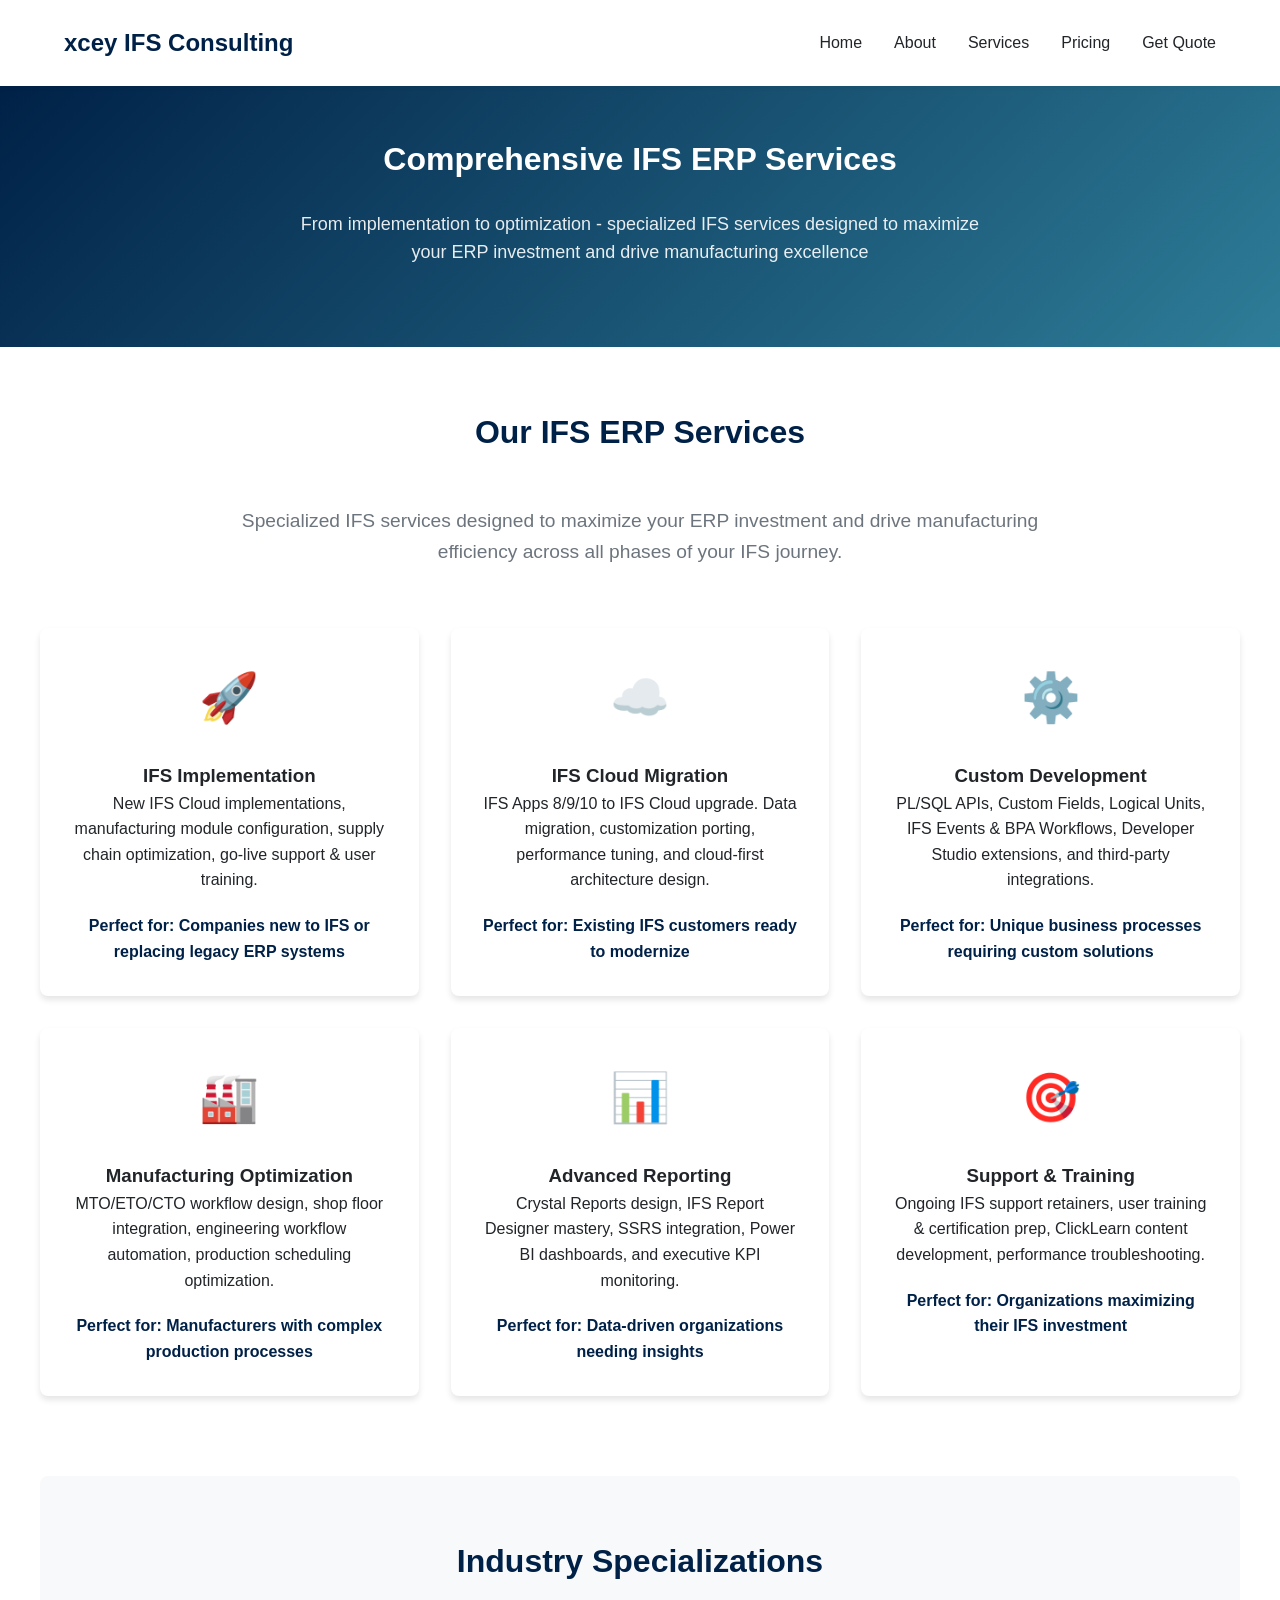
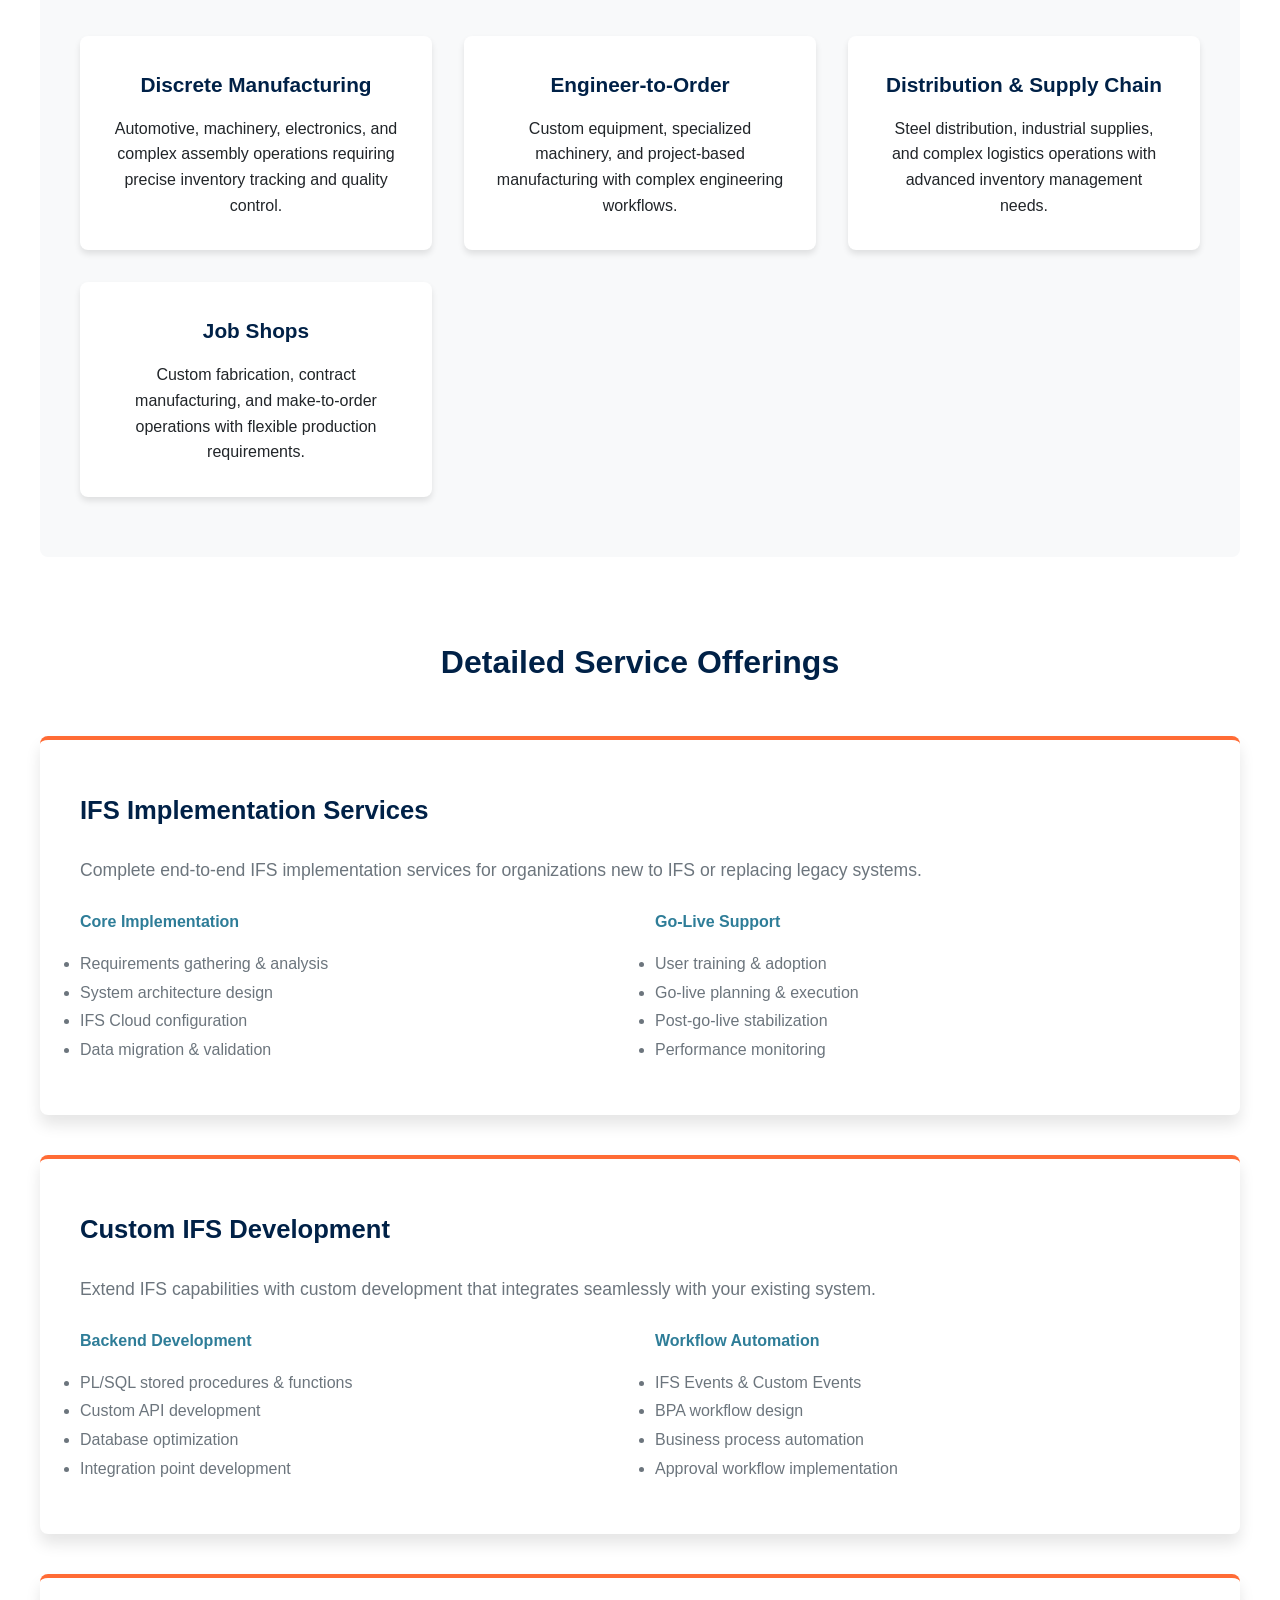
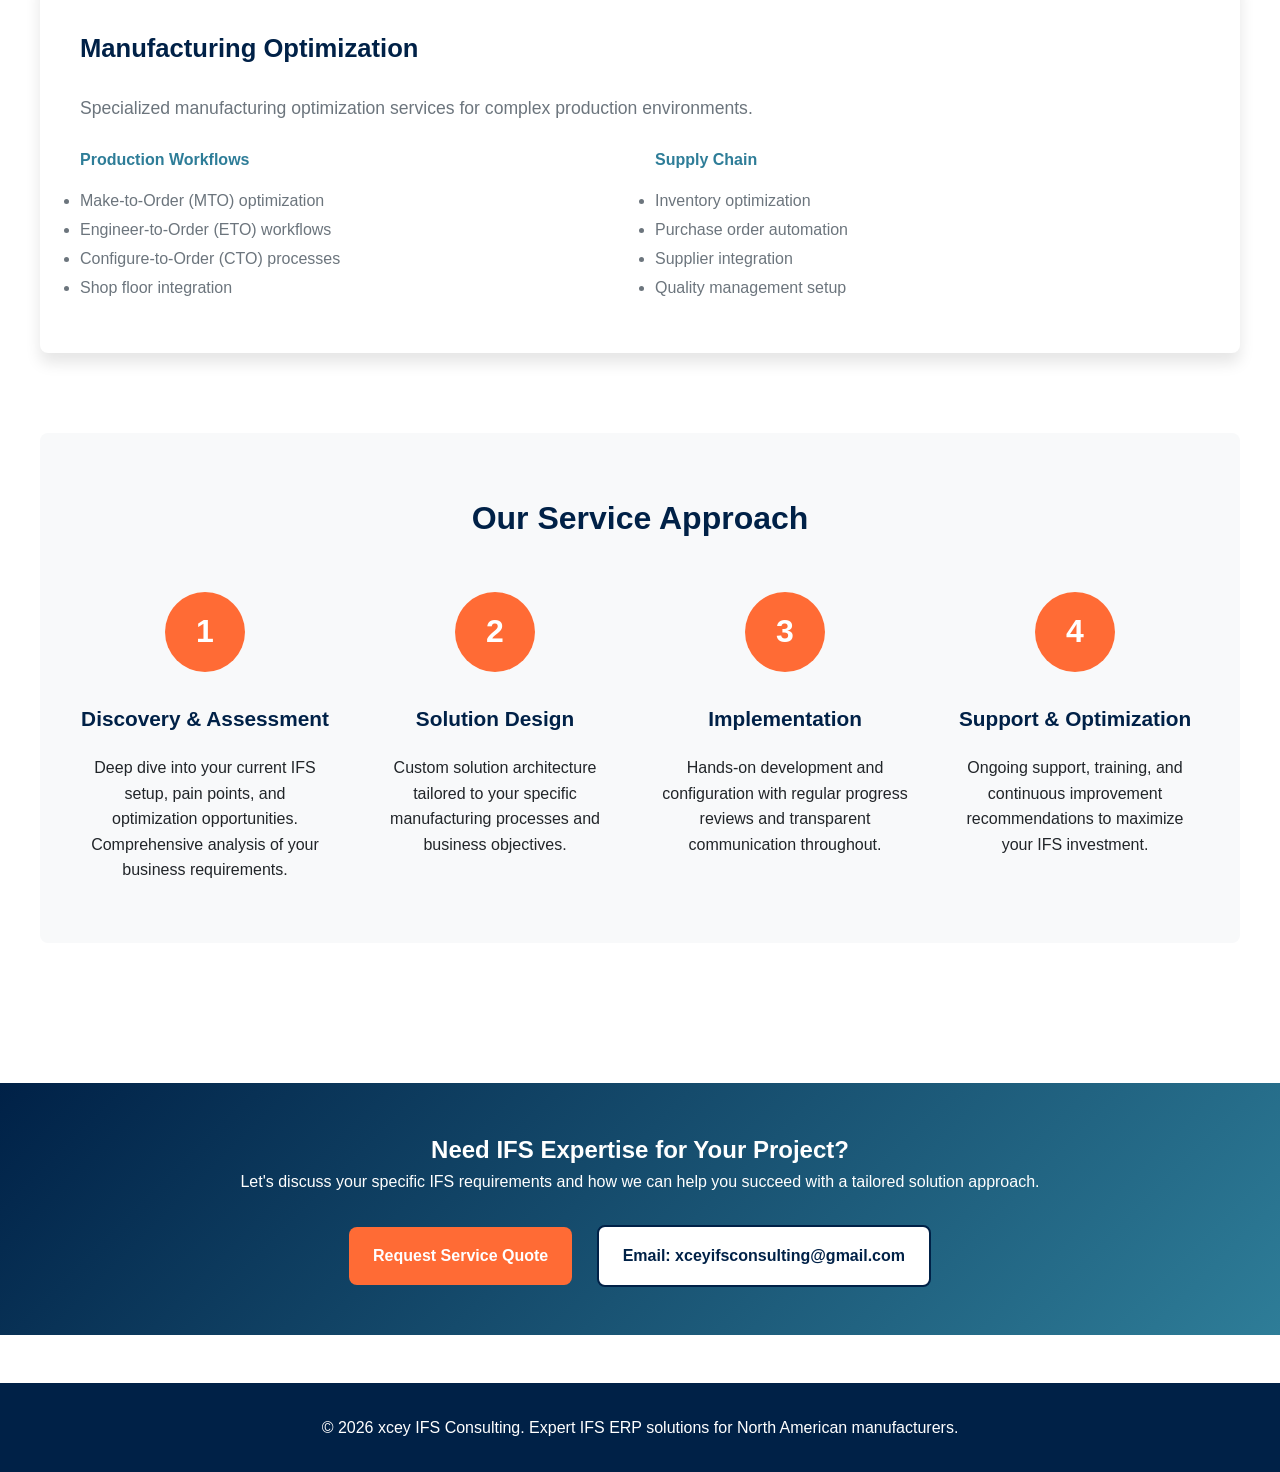
==== commit 0030800a: "Redesigned About and Services pages with professional McKinsey-inspired styling - consistent with ho" ====
--- a/services/index.html
+++ b/services/index.html
@@ -3,155 +3,237 @@
 <head>
     <meta charset="UTF-8">
     <meta name="viewport" content="width=device-width, initial-scale=1.0">
-    <meta name="description" content="Our IFS ERP consulting services including post-go-live support, system stabilization, and manufacturing ERP optimization for North American manufacturers.">
-    <title>Services - XCEY IFS Consulting</title>
+    <meta name="description" content="Comprehensive IFS ERP services: implementation, customization, migration, training, and support for North American manufacturers.">
+    <title>IFS ERP Services - Implementation, Customization & Support | xcey IFS Consulting</title>
     <link rel="icon" href="../favicon.ico" type="image/x-icon">
-    <link rel="stylesheet" href="../assets/css/styles.css">
+    <link rel="stylesheet" href="../assets/css/enhanced-styles.css">
 </head>
 <body>
-    <header>
-        <div class="container">
-            <div class="logo-container">
-                <a href="../index.html">
-                    <img src="../assets/images/logo.svg" alt="XCEY IFS Consulting Logo" width="200" height="80">
-                </a>
-            </div>
-            <nav>
-                <ul>
-                    <li><a href="../index.html">Home</a></li>
-                    <li><a href="../about-us.html">About Us</a></li>
-                    <li><a href="../services/index.html">Services</a></li>
-                    <li><a href="../pricing.html">Pricing</a></li>
-                    <li><a href="../contact-us.html">Contact</a></li>
-                </ul>
-            </nav>
-        </div>
+    <header class="header">
+        <nav class="navbar">
+            <div class="logo"><a href="../index.html" style="color: var(--primary-color); text-decoration: none;">xcey IFS Consulting</a></div>
+            <ul class="nav-links">
+                <li><a href="../index.html">Home</a></li>
+                <li><a href="../about-us.html">About</a></li>
+                <li><a href="../services/index.html">Services</a></li>
+                <li><a href="../pricing.html">Pricing</a></li>
+                <li><a href="../contact-us.html">Get Quote</a></li>
+            </ul>
+        </nav>
     </header>
 
-    <section class="banner">
-        <div class="container">
-            <h2>Our IFS ERP Consulting Services</h2>
-            <p>Expert post-go-live support and system stabilization for North American manufacturers using IFS ERP</p>
+    <section class="hero">
+        <div style="max-width: 1000px; margin: 0 auto; padding: 0 20px;">
+            <h1>Comprehensive IFS ERP Services</h1>
+            <p>From implementation to optimization - specialized IFS services designed to maximize your ERP investment and drive manufacturing excellence</p>
         </div>
     </section>
 
-    <main class="main">
-        <div class="container">
-            <section class="home-content">
-                <h2>Comprehensive IFS ERP Support Services</h2>
-                <p>With over 15 years of specialized experience working with North American manufacturers, XCEY IFS Consulting delivers expert post-implementation support that ensures your IFS ERP system operates at peak performance and delivers measurable business results.</p>
+    <main style="padding: 60px 20px;">
+        <div style="max-width: 1200px; margin: 0 auto;">
+
+            <!-- Core Services Overview -->
+            <section style="margin-bottom: 80px;">
+                <h2 class="section-title">Our IFS ERP Services</h2>
+                <p style="text-align: center; font-size: 1.2em; color: var(--gray-color); max-width: 800px; margin: 0 auto 60px auto;">
+                    Specialized IFS services designed to maximize your ERP investment and drive manufacturing efficiency across all phases of your IFS journey.
+                </p>
+
+                <div class="features-grid">
+                    <div class="feature-card">
+                        <div class="feature-icon">🚀</div>
+                        <h3>IFS Implementation</h3>
+                        <p>New IFS Cloud implementations, manufacturing module configuration, supply chain optimization, go-live support & user training.</p>
+                        <p style="color: var(--primary-color); font-weight: 600; margin-top: 20px;">Perfect for: Companies new to IFS or replacing legacy ERP systems</p>
+                    </div>
+                    
+                    <div class="feature-card">
+                        <div class="feature-icon">☁️</div>
+                        <h3>IFS Cloud Migration</h3>
+                        <p>IFS Apps 8/9/10 to IFS Cloud upgrade. Data migration, customization porting, performance tuning, and cloud-first architecture design.</p>
+                        <p style="color: var(--primary-color); font-weight: 600; margin-top: 20px;">Perfect for: Existing IFS customers ready to modernize</p>
+                    </div>
+
+                    <div class="feature-card">
+                        <div class="feature-icon">⚙️</div>
+                        <h3>Custom Development</h3>
+                        <p>PL/SQL APIs, Custom Fields, Logical Units, IFS Events & BPA Workflows, Developer Studio extensions, and third-party integrations.</p>
+                        <p style="color: var(--primary-color); font-weight: 600; margin-top: 20px;">Perfect for: Unique business processes requiring custom solutions</p>
+                    </div>
+
+                    <div class="feature-card">
+                        <div class="feature-icon">🏭</div>
+                        <h3>Manufacturing Optimization</h3>
+                        <p>MTO/ETO/CTO workflow design, shop floor integration, engineering workflow automation, production scheduling optimization.</p>
+                        <p style="color: var(--primary-color); font-weight: 600; margin-top: 20px;">Perfect for: Manufacturers with complex production processes</p>
+                    </div>
+
+                    <div class="feature-card">
+                        <div class="feature-icon">📊</div>
+                        <h3>Advanced Reporting</h3>
+                        <p>Crystal Reports design, IFS Report Designer mastery, SSRS integration, Power BI dashboards, and executive KPI monitoring.</p>
+                        <p style="color: var(--primary-color); font-weight: 600; margin-top: 20px;">Perfect for: Data-driven organizations needing insights</p>
+                    </div>
+
+                    <div class="feature-card">
+                        <div class="feature-icon">🎯</div>
+                        <h3>Support & Training</h3>
+                        <p>Ongoing IFS support retainers, user training & certification prep, ClickLearn content development, performance troubleshooting.</p>
+                        <p style="color: var(--primary-color); font-weight: 600; margin-top: 20px;">Perfect for: Organizations maximizing their IFS investment</p>
+                    </div>
+                </div>
+            </section>
+
+            <!-- Industry Specializations -->
+            <section style="background: var(--light-color); padding: 60px 40px; border-radius: var(--border-radius); margin-bottom: 80px;">
+                <h2 class="section-title">Industry Specializations</h2>
                 
                 <div class="features-grid">
                     <div class="feature-card">
-                        <h3>Post-Go-Live Support</h3>
-                        <p>Comprehensive ongoing support to ensure your IFS ERP system operates at peak performance after go-live, including monitoring, issue resolution, and continuous optimization.</p>
-                        <ul>
-                            <li>24/7 incident response and issue resolution</li>
-                            <li>Performance monitoring and optimization</li>
-                            <li>User training and adoption support</li>
-                            <li>Ongoing configuration and customization support</li>
-                        </ul>
-                    </div>
-                    
-                    <div class="feature-card">
-                        <h3>System Stabilization</h3>
-                        <p>Targeted system stabilization services designed to eliminate performance issues, optimize efficiency, and establish a solid foundation for long-term operational success.</p>
-                        <ul>
-                            <li>Bottleneck identification and resolution</li>
-                            <li>Database optimization and tuning</li>
-                            <li>Process workflow optimization</li>
-                            <li>Integration point improvements</li>
-                        </ul>
-                    </div>
-                    
-                    <div class="feature-card">
-                        <h3>User-Centric Solutions</h3>
-                        <p>Customized solutions designed with your team's needs in mind, working closely with your organization to understand requirements and implement practical changes.</p>
-                        <ul>
-                            <li>Custom report development</li>
-                            <li>Mobile application support</li>
-                            <li>User interface optimization</li>
-                            <li>Training program development</li>
-                        </ul>
-                    </div>
-                </div>
-            </section>
-
-            <section class="benefits-section">
-                <h2>Why Organizations Choose XCEY IFS Consulting</h2>
-                <div class="benefits-grid">
-                    <div class="benefit-card">
-                        <h3><i>⏱️</i> Proven Expertise</h3>
-                        <p>15+ years of specialized experience working with North American manufacturers</p>
-                    </div>
-                    <div class="benefit-card">
-                        <h3><i>🎯</i> Focused Services</h3>
-                        <p>Specialized in post-implementation support and system stabilization</p>
-                    </div>
-                    <div class="benefit-card">
-                        <h3><i>🤝</i> Client Partnership</h3>
-                        <p>Collaborative approach that works with your team to achieve operational goals</p>
-                    </div>
-                    <div class="benefit-card">
-                        <h3><i>📈</i> Measurable Results</h3>
-                        <p>Focus on delivering concrete business outcomes and operational improvements</p>
-                    </div>
-                </div>
-            </section>
-
-            <section class="service-detail">
-                <h2>Detailed Service Offerings</h2>
+                        <h4 style="color: var(--primary-color); margin-bottom: 15px; font-size: 1.3em;">Discrete Manufacturing</h4>
+                        <p>Automotive, machinery, electronics, and complex assembly operations requiring precise inventory tracking and quality control.</p>
+                    </div>
+                    <div class="feature-card">
+                        <h4 style="color: var(--primary-color); margin-bottom: 15px; font-size: 1.3em;">Engineer-to-Order</h4>
+                        <p>Custom equipment, specialized machinery, and project-based manufacturing with complex engineering workflows.</p>
+                    </div>
+                    <div class="feature-card">
+                        <h4 style="color: var(--primary-color); margin-bottom: 15px; font-size: 1.3em;">Distribution & Supply Chain</h4>
+                        <p>Steel distribution, industrial supplies, and complex logistics operations with advanced inventory management needs.</p>
+                    </div>
+                    <div class="feature-card">
+                        <h4 style="color: var(--primary-color); margin-bottom: 15px; font-size: 1.3em;">Job Shops</h4>
+                        <p>Custom fabrication, contract manufacturing, and make-to-order operations with flexible production requirements.</p>
+                    </div>
+                </div>
+            </section>
+
+            <!-- Detailed Service Offerings -->
+            <section style="margin-bottom: 80px;">
+                <h2 class="section-title">Detailed Service Offerings</h2>
                 
-                <div class="specialties">
-                    <div class="specialty-item">
-                        <h3>IFS Post-Go-Live Support</h3>
-                        <p>Our post-go-live support services ensure your IFS ERP implementation is fully operational and delivering results. We provide comprehensive support during the critical transition period, helping your team navigate the complexities of a new ERP system.</p>
-                        <p>We focus on:</p>
-                        <ul>
-                            <li>Quick resolution of initial implementation issues</li>
-                            <li>Team onboarding and training</li>
-                            <li>Performance monitoring and optimization</li>
-                            <li>System stabilization to prevent common pitfalls</li>
-                        </ul>
-                    </div>
-                    
-                    <div class="specialty-item">
-                        <h3>IFS System Stabilization</h3>
-                        <p>Building on the initial go-live phase, our system stabilization services focus on ensuring sustainable, long-term performance. We identify and resolve systemic issues that may impact your ERP's effectiveness and efficiency.</p>
-                        <p>We specialize in:</p>
-                        <ul>
-                            <li>Performance tuning and database optimization</li>
-                            <li>Process workflow analysis and improvement</li>
-                            <li>Customization optimization for maximum effectiveness</li>
-                            <li>Integration point refinement and stability</li>
-                        </ul>
-                    </div>
-                    
-                    <div class="specialty-item">
-                        <h3>IFS Manufacturing ERP Optimization</h3>
-                        <p>Specifically designed for North American manufacturers, our ERP optimization services leverage deep industry knowledge to maximize ROI from your IFS investment. We understand the unique requirements of manufacturing environments.</p>
-                        <p>We provide:</p>
-                        <ul>
-                            <li>Manufacturing process optimization strategies</li>
-                            <li>Production planning and scheduling improvements</li>
-                            <li>Supply chain integration support</li>
-                            <li>Compliance and reporting system enhancements</li>
-                        </ul>
-                    </div>
-                </div>
-            </section>
-
-            <section class="cta">
-                <h3>Ready to Optimize Your Operations?</h3>
-                <p>Discover how our post-implementation services can help your manufacturing business achieve operational excellence.</p>
-                <a href="../contact-us.html" class="btn">Get in Touch</a>
+                <div style="display: grid; gap: 40px;">
+                    <div style="background: white; padding: 50px 40px; border-radius: var(--border-radius); box-shadow: var(--shadow-lg); border-top: 4px solid var(--accent-color);">
+                        <h3 style="color: var(--primary-color); margin-bottom: 25px; font-size: 1.6em;">IFS Implementation Services</h3>
+                        <p style="margin-bottom: 25px; color: var(--gray-color); font-size: 1.1em;">Complete end-to-end IFS implementation services for organizations new to IFS or replacing legacy systems.</p>
+                        <div style="display: grid; grid-template-columns: repeat(auto-fit, minmax(300px, 1fr)); gap: 30px;">
+                            <div>
+                                <h4 style="color: var(--secondary-color); margin-bottom: 15px;">Core Implementation</h4>
+                                <ul style="line-height: 1.8; color: var(--gray-color);">
+                                    <li>Requirements gathering & analysis</li>
+                                    <li>System architecture design</li>
+                                    <li>IFS Cloud configuration</li>
+                                    <li>Data migration & validation</li>
+                                </ul>
+                            </div>
+                            <div>
+                                <h4 style="color: var(--secondary-color); margin-bottom: 15px;">Go-Live Support</h4>
+                                <ul style="line-height: 1.8; color: var(--gray-color);">
+                                    <li>User training & adoption</li>
+                                    <li>Go-live planning & execution</li>
+                                    <li>Post-go-live stabilization</li>
+                                    <li>Performance monitoring</li>
+                                </ul>
+                            </div>
+                        </div>
+                    </div>
+
+                    <div style="background: white; padding: 50px 40px; border-radius: var(--border-radius); box-shadow: var(--shadow-lg); border-top: 4px solid var(--accent-color);">
+                        <h3 style="color: var(--primary-color); margin-bottom: 25px; font-size: 1.6em;">Custom IFS Development</h3>
+                        <p style="margin-bottom: 25px; color: var(--gray-color); font-size: 1.1em;">Extend IFS capabilities with custom development that integrates seamlessly with your existing system.</p>
+                        <div style="display: grid; grid-template-columns: repeat(auto-fit, minmax(300px, 1fr)); gap: 30px;">
+                            <div>
+                                <h4 style="color: var(--secondary-color); margin-bottom: 15px;">Backend Development</h4>
+                                <ul style="line-height: 1.8; color: var(--gray-color);">
+                                    <li>PL/SQL stored procedures & functions</li>
+                                    <li>Custom API development</li>
+                                    <li>Database optimization</li>
+                                    <li>Integration point development</li>
+                                </ul>
+                            </div>
+                            <div>
+                                <h4 style="color: var(--secondary-color); margin-bottom: 15px;">Workflow Automation</h4>
+                                <ul style="line-height: 1.8; color: var(--gray-color);">
+                                    <li>IFS Events & Custom Events</li>
+                                    <li>BPA workflow design</li>
+                                    <li>Business process automation</li>
+                                    <li>Approval workflow implementation</li>
+                                </ul>
+                            </div>
+                        </div>
+                    </div>
+
+                    <div style="background: white; padding: 50px 40px; border-radius: var(--border-radius); box-shadow: var(--shadow-lg); border-top: 4px solid var(--accent-color);">
+                        <h3 style="color: var(--primary-color); margin-bottom: 25px; font-size: 1.6em;">Manufacturing Optimization</h3>
+                        <p style="margin-bottom: 25px; color: var(--gray-color); font-size: 1.1em;">Specialized manufacturing optimization services for complex production environments.</p>
+                        <div style="display: grid; grid-template-columns: repeat(auto-fit, minmax(300px, 1fr)); gap: 30px;">
+                            <div>
+                                <h4 style="color: var(--secondary-color); margin-bottom: 15px;">Production Workflows</h4>
+                                <ul style="line-height: 1.8; color: var(--gray-color);">
+                                    <li>Make-to-Order (MTO) optimization</li>
+                                    <li>Engineer-to-Order (ETO) workflows</li>
+                                    <li>Configure-to-Order (CTO) processes</li>
+                                    <li>Shop floor integration</li>
+                                </ul>
+                            </div>
+                            <div>
+                                <h4 style="color: var(--secondary-color); margin-bottom: 15px;">Supply Chain</h4>
+                                <ul style="line-height: 1.8; color: var(--gray-color);">
+                                    <li>Inventory optimization</li>
+                                    <li>Purchase order automation</li>
+                                    <li>Supplier integration</li>
+                                    <li>Quality management setup</li>
+                                </ul>
+                            </div>
+                        </div>
+                    </div>
+                </div>
+            </section>
+
+            <!-- Service Approach -->
+            <section style="background: var(--light-color); padding: 60px 40px; border-radius: var(--border-radius); margin-bottom: 80px;">
+                <h2 class="section-title">Our Service Approach</h2>
+                
+                <div style="display: grid; grid-template-columns: repeat(auto-fit, minmax(250px, 1fr)); gap: 40px; margin-top: 40px;">
+                    <div style="text-align: center;">
+                        <div style="background: var(--accent-color); color: white; width: 80px; height: 80px; border-radius: 50%; display: flex; align-items: center; justify-content: center; font-size: 2em; font-weight: bold; margin: 0 auto 30px auto;">1</div>
+                        <h4 style="color: var(--primary-color); margin-bottom: 20px; font-size: 1.3em;">Discovery & Assessment</h4>
+                        <p>Deep dive into your current IFS setup, pain points, and optimization opportunities. Comprehensive analysis of your business requirements.</p>
+                    </div>
+                    <div style="text-align: center;">
+                        <div style="background: var(--accent-color); color: white; width: 80px; height: 80px; border-radius: 50%; display: flex; align-items: center; justify-content: center; font-size: 2em; font-weight: bold; margin: 0 auto 30px auto;">2</div>
+                        <h4 style="color: var(--primary-color); margin-bottom: 20px; font-size: 1.3em;">Solution Design</h4>
+                        <p>Custom solution architecture tailored to your specific manufacturing processes and business objectives.</p>
+                    </div>
+                    <div style="text-align: center;">
+                        <div style="background: var(--accent-color); color: white; width: 80px; height: 80px; border-radius: 50%; display: flex; align-items: center; justify-content: center; font-size: 2em; font-weight: bold; margin: 0 auto 30px auto;">3</div>
+                        <h4 style="color: var(--primary-color); margin-bottom: 20px; font-size: 1.3em;">Implementation</h4>
+                        <p>Hands-on development and configuration with regular progress reviews and transparent communication throughout.</p>
+                    </div>
+                    <div style="text-align: center;">
+                        <div style="background: var(--accent-color); color: white; width: 80px; height: 80px; border-radius: 50%; display: flex; align-items: center; justify-content: center; font-size: 2em; font-weight: bold; margin: 0 auto 30px auto;">4</div>
+                        <h4 style="color: var(--primary-color); margin-bottom: 20px; font-size: 1.3em;">Support & Optimization</h4>
+                        <p>Ongoing support, training, and continuous improvement recommendations to maximize your IFS investment.</p>
+                    </div>
+                </div>
             </section>
         </div>
     </main>
 
-    <footer>
-        <div class="container">
-            <p>&copy; 2026 XCEY IFS Consulting Services. All rights reserved.</p>
+    <section class="cta">
+        <div style="max-width: 800px; margin: 0 auto; text-align: center;">
+            <h2>Need IFS Expertise for Your Project?</h2>
+            <p>Let's discuss your specific IFS requirements and how we can help you succeed with a tailored solution approach.</p>
+            <div style="margin-top: 30px;">
+                <a href="../contact-us.html" class="btn btn-primary" style="margin-right: 20px;">Request Service Quote</a>
+                <a href="mailto:xceyifsconsulting@gmail.com" class="btn btn-secondary">Email: xceyifsconsulting@gmail.com</a>
+            </div>
+        </div>
+    </section>
+
+    <footer class="footer">
+        <div style="max-width: 1200px; margin: 0 auto; padding: 0 20px; text-align: center;">
+            <p>&copy; 2026 xcey IFS Consulting. Expert IFS ERP solutions for North American manufacturers.</p>
         </div>
     </footer>
 </body>
--- a/assets/css/enhanced-styles.css
+++ b/assets/css/enhanced-styles.css
@@ -0,0 +1,283 @@
+/* Enhanced Professional Styling for xcey-ifs-consulting */
+/* Mimicking a clean, modern consulting aesthetic similar to McKinsey */
+
+/* CSS Variables - Base Theme */
+:root {
+  /* Colors */
+  --primary-color: #002147; /* Deep blue - professional and trustworthy */
+  --secondary-color: #2E7D98; /* Teal - corporate look */
+  --accent-color: #FF6B35; /* Orange - calls to action */
+  --light-color: #F8F9FA; /* Light background */
+  --dark-color: #212529; /* Dark text */
+  --gray-color: #6C757D; /* Intermediate text */
+  --border-color: #E0E0E0;
+  
+  /* Typography */
+  --font-primary: 'Helvetica Neue', Arial, sans-serif;
+  --font-size-base: 16px;
+  --font-size-sm: 14px;
+  --font-size-lg: 18px;
+  --font-size-xl: 24px;
+  --font-size-xxl: 32px;
+  
+  /* Spacing */
+  --spacing-xs: 0.5rem;
+  --spacing-sm: 1rem;
+  --spacing-md: 1.5rem;
+  --spacing-lg: 2rem;
+  --spacing-xl: 3rem;
+  
+  /* Borders */
+  --border-radius: 8px;
+  --border-width: 1px;
+  
+  /* Shadows */
+  --shadow-sm: 0 2px 4px rgba(0,0,0,0.05);
+  --shadow-md: 0 4px 6px rgba(0,0,0,0.1);
+  --shadow-lg: 0 10px 15px rgba(0,0,0,0.1);
+  
+  /* Transitions */
+  --transition: all 0.3s ease;
+}
+
+/* Reset & Base Styles */
+* {
+  margin: 0;
+  padding: 0;
+  box-sizing: border-box;
+}
+
+body {
+  font-family: var(--font-primary);
+  color: var(--dark-color);
+  line-height: 1.6;
+  background-color: white;
+  font-size: var(--font-size-base);
+}
+
+a {
+  text-decoration: none;
+  color: var(--primary-color);
+  transition: var(--transition);
+}
+
+a:hover {
+  color: var(--secondary-color);
+}
+
+/* Header Styles */
+.header {
+  background: white;
+  box-shadow: var(--shadow-sm);
+  padding: var(--spacing-md) 0;
+  position: sticky;
+  top: 0;
+  z-index: 100;
+}
+
+.navbar {
+  display: flex;
+  justify-content: space-between;
+  align-items: center;
+  max-width: 1200px;
+  margin: 0 auto;
+  padding: 0 var(--spacing-md);
+}
+
+.logo {
+  font-weight: bold;
+  font-size: var(--font-size-xl);
+  color: var(--primary-color);
+}
+
+.nav-links {
+  display: flex;
+  list-style: none;
+  gap: var(--spacing-lg);
+}
+
+.nav-links a {
+  color: var(--dark-color);
+  font-weight: 500;
+}
+
+.nav-links a:hover {
+  color: var(--secondary-color);
+  text-decoration: underline;
+}
+
+/* Hero Section */
+.hero {
+  background: linear-gradient(135deg, #002147 0%, #2E7D98 100%);
+  color: white;
+  padding: var(--spacing-xl) 0;
+  text-align: center;
+}
+
+.hero h1 {
+  font-size: var(--font-size-xxl);
+  margin-bottom: var(--spacing-md);
+  font-weight: 700;
+}
+
+.hero p {
+  font-size: var(--font-size-lg);
+  max-width: 700px;
+  margin: 0 auto var(--spacing-lg);
+  opacity: 0.9;
+}
+
+/* Buttons */
+.btn {
+  display: inline-block;
+  padding: var(--spacing-sm) var(--spacing-md);
+  border-radius: var(--border-radius);
+  text-align: center;
+  font-weight: 600;
+  cursor: pointer;
+  transition: var(--transition);
+  border: none;
+}
+
+.btn-primary {
+  background-color: var(--accent-color);
+  color: white;
+}
+
+.btn-primary:hover {
+  background-color: #e55a2b;
+  transform: translateY(-2px);
+  box-shadow: var(--shadow-md);
+}
+
+.btn-secondary {
+  background-color: white;
+  color: var(--primary-color);
+  border: 2px solid var(--primary-color);
+}
+
+.btn-secondary:hover {
+  background-color: var(--primary-color);
+  color: white;
+}
+
+/* Features Section */
+.features {
+  padding: var(--spacing-xl) 0;
+  background-color: var(--light-color);
+}
+
+.section-title {
+  text-align: center;
+  margin-bottom: var(--spacing-xl);
+  font-size: var(--font-size-xxl);
+  color: var(--primary-color);
+}
+
+.features-grid {
+  display: grid;
+  grid-template-columns: repeat(auto-fit, minmax(300px, 1fr));
+  gap: var(--spacing-lg);
+  max-width: 1200px;
+  margin: 0 auto;
+}
+
+.feature-card {
+  background: white;
+  border-radius: var(--border-radius);
+  padding: var(--spacing-lg);
+  box-shadow: var(--shadow-md);
+  text-align: center;
+  transition: var(--transition);
+}
+
+.feature-card:hover {
+  transform: translateY(-5px);
+  box-shadow: var(--shadow-lg);
+}
+
+.feature-icon {
+  font-size: 3rem;
+  color: var(--secondary-color);
+  margin-bottom: var(--spacing-md);
+}
+
+/* Pricing Section */
+.pricing-grid {
+  display: grid;
+  grid-template-columns: repeat(auto-fit, minmax(300px, 1fr));
+  gap: var(--spacing-lg);
+  max-width: 1200px;
+  margin: 0 auto;
+  padding: var(--spacing-xl) 0;
+}
+
+.pricing-card {
+  background: white;
+  border-radius: var(--border-radius);
+  padding: var(--spacing-xl);
+  box-shadow: var(--shadow-md);
+  border: var(--border-width) solid var(--border-color);
+  transition: var(--transition);
+  text-align: center;
+  display: flex;
+  flex-direction: column;
+  height: 100%;
+  justify-content: space-between;
+}
+
+.pricing-card.highlight {
+  border-color: var(--secondary-color);
+  box-shadow: var(--shadow-lg);
+  transform: scale(1.05);
+}
+
+.pricing-card h3 {
+  color: var(--primary-color);
+  margin-bottom: var(--spacing-md);
+  font-size: var(--font-size-xl);
+}
+
+.price {
+  font-size: var(--font-size-xxl);
+  font-weight: bold;
+  color: var(--secondary-color);
+  margin: var(--spacing-md) 0;
+}
+
+/* CTA Section */
+.cta {
+  background: linear-gradient(135deg, #002147 0%, #2E7D98 100%);
+  color: white;
+  padding: var(--spacing-xl) 0;
+  text-align: center;
+}
+
+/* Footer */
+.footer {
+  background-color: var(--primary-color);
+  color: white;
+  padding: var(--spacing-lg) 0;
+  margin-top: var(--spacing-xl);
+}
+
+/* Responsive Design */
+@media (max-width: 768px) {
+  .navbar {
+    flex-direction: column;
+    gap: var(--spacing-sm);
+  }
+  
+  .nav-links {
+    flex-wrap: wrap;
+    justify-content: center;
+  }
+  
+  .hero h1 {
+    font-size: 2rem;
+  }
+  
+  .hero p {
+    font-size: var(--font-size-base);
+  }
+}
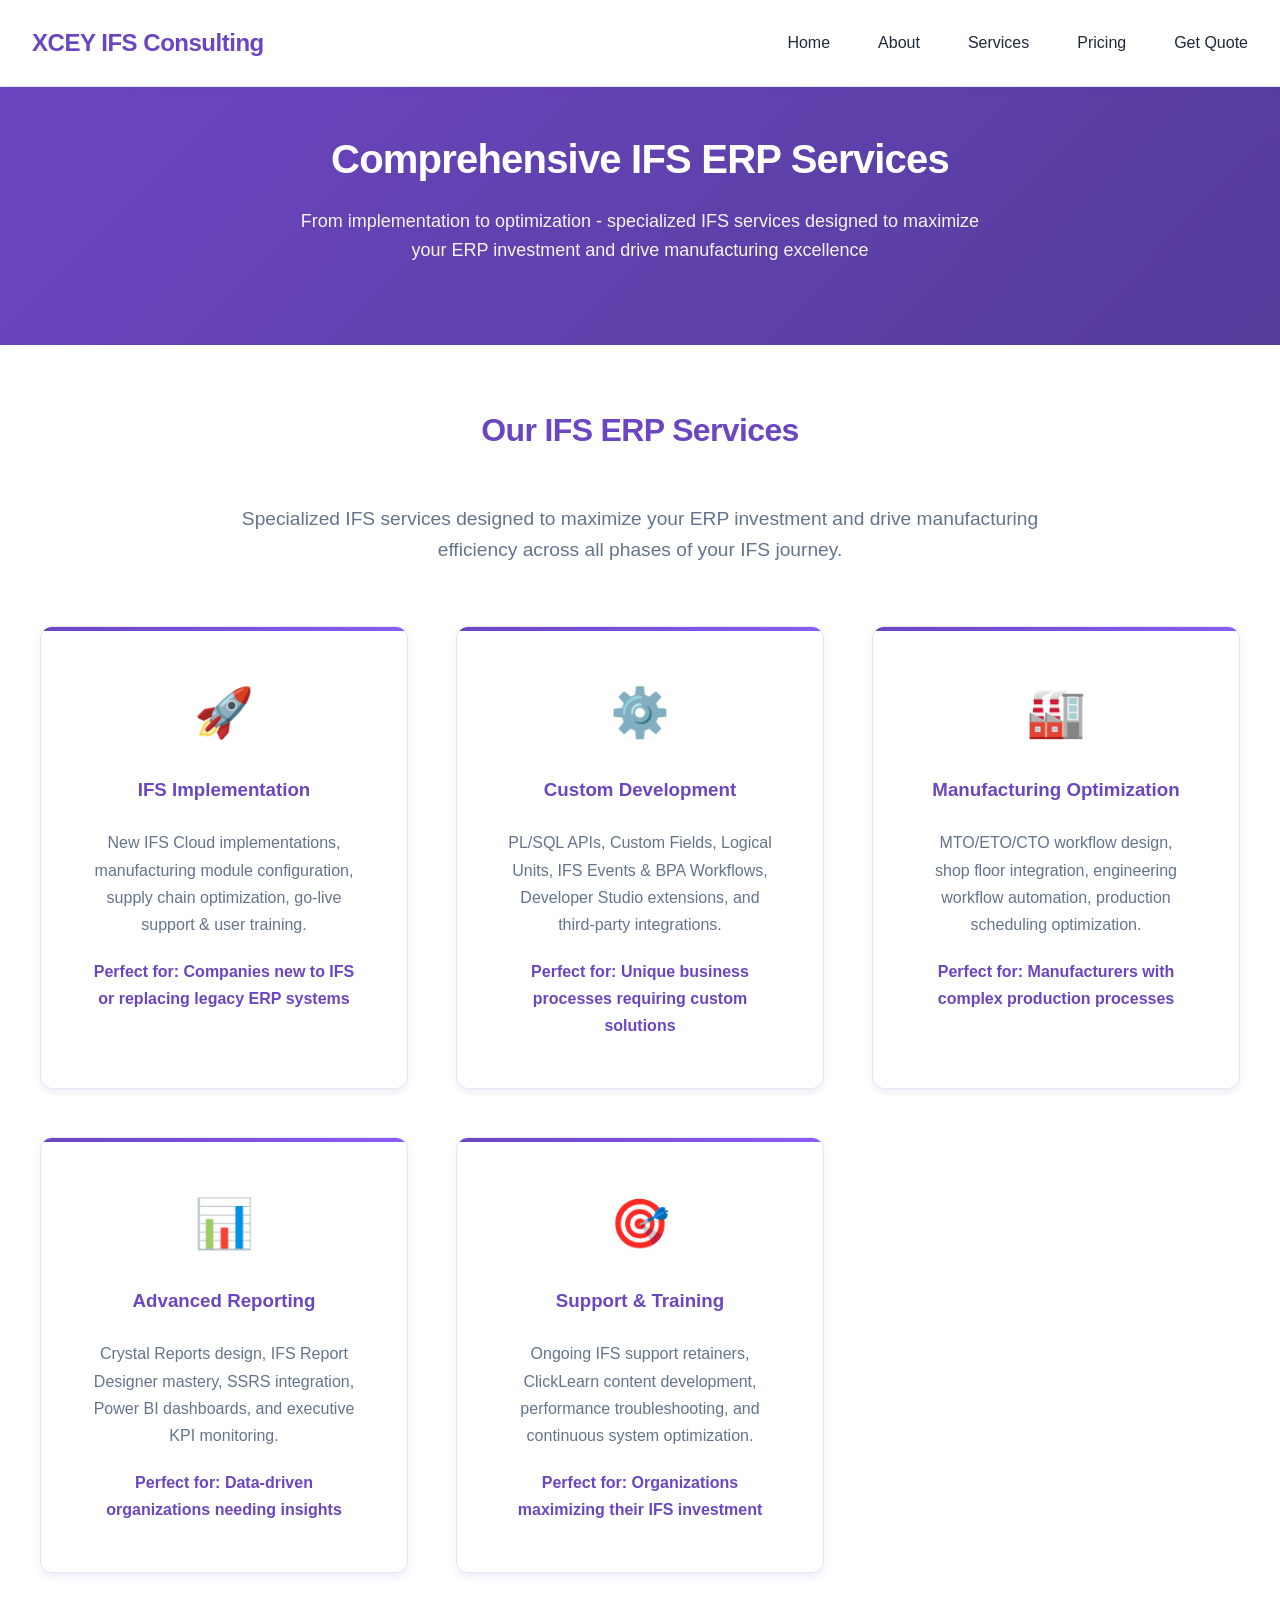
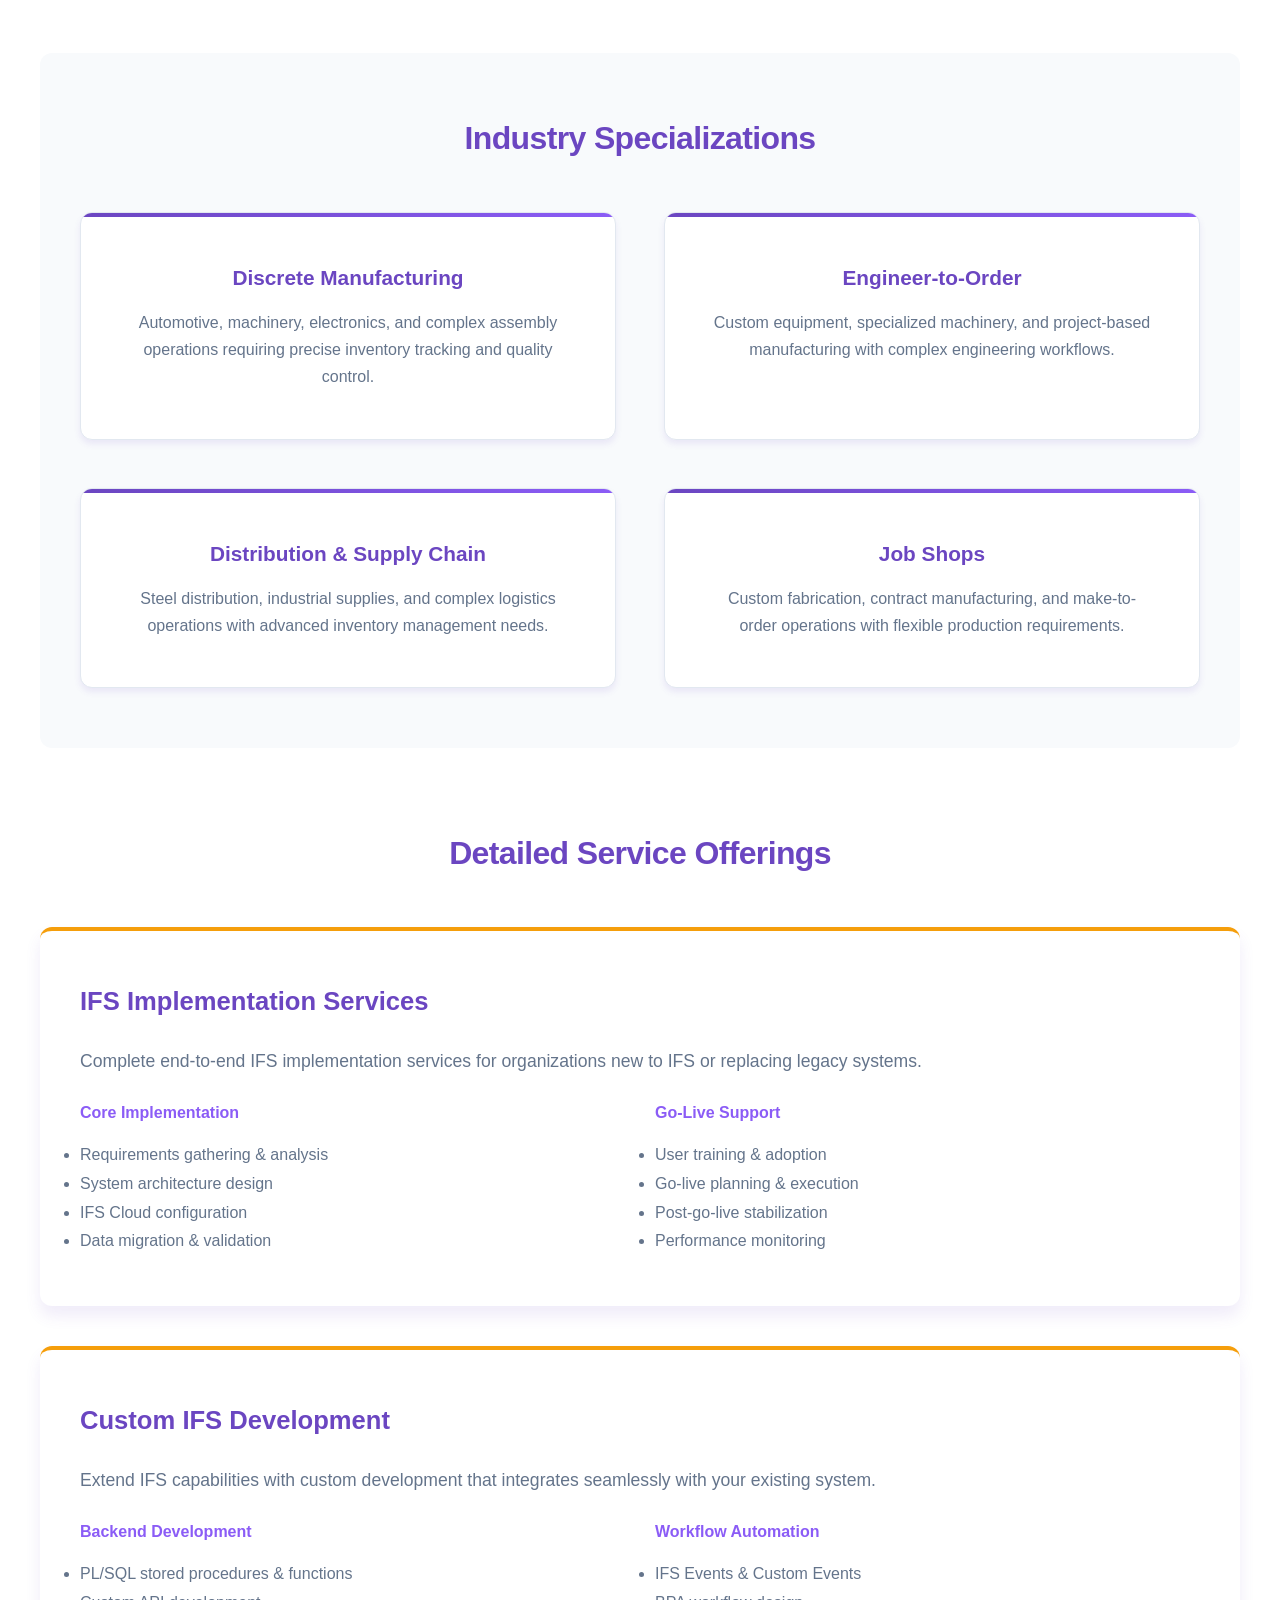
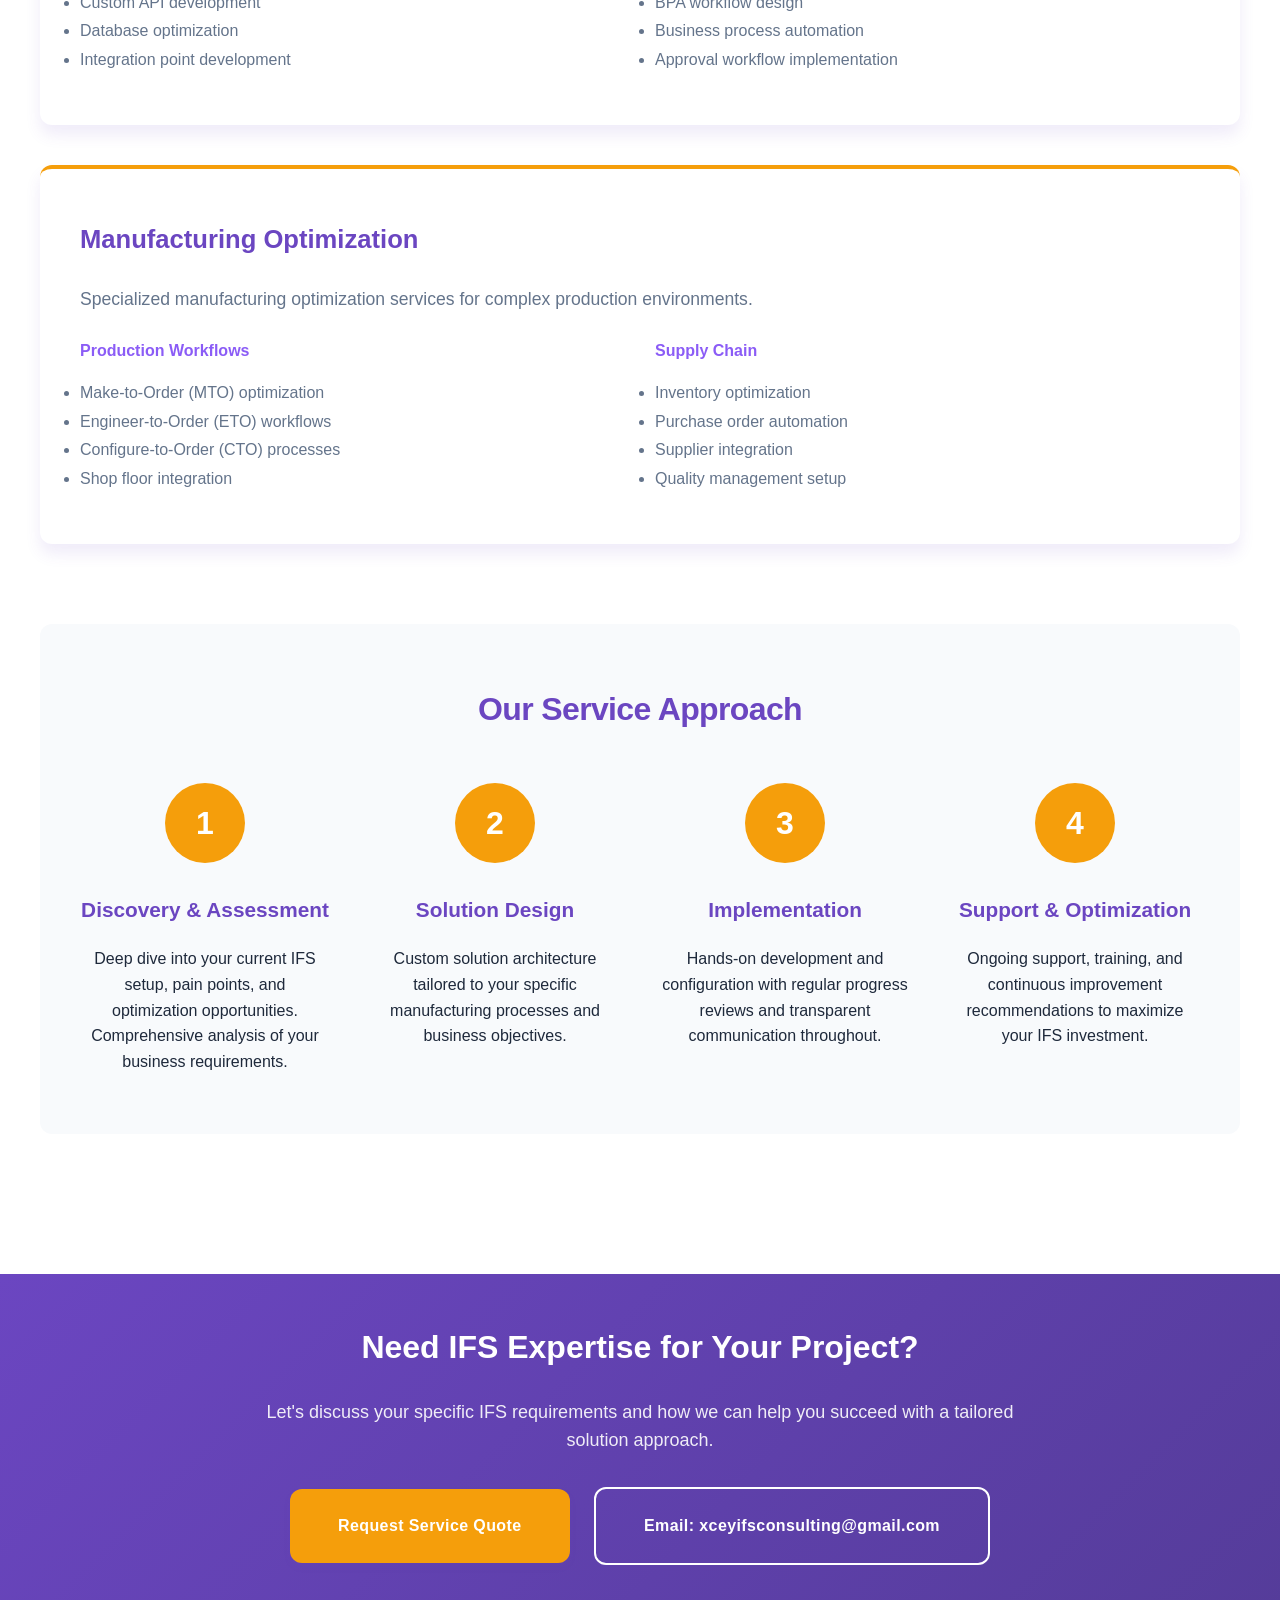
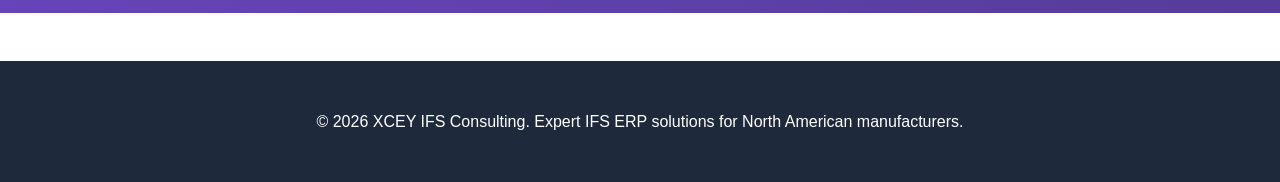
==== commit f942d569: "Update branding to XCEY IFS Consulting (uppercase), remove IFS Cloud Migration service, remove stock" ====
--- a/services/index.html
+++ b/services/index.html
@@ -4,14 +4,14 @@
     <meta charset="UTF-8">
     <meta name="viewport" content="width=device-width, initial-scale=1.0">
     <meta name="description" content="Comprehensive IFS ERP services: implementation, customization, migration, training, and support for North American manufacturers.">
-    <title>IFS ERP Services - Implementation, Customization & Support | xcey IFS Consulting</title>
+    <title>IFS ERP Services - Implementation, Customization & Support | XCEY IFS Consulting</title>
     <link rel="icon" href="../favicon.ico" type="image/x-icon">
     <link rel="stylesheet" href="../assets/css/enhanced-styles.css">
 </head>
 <body>
     <header class="header">
         <nav class="navbar">
-            <div class="logo"><a href="../index.html" style="color: var(--primary-color); text-decoration: none;">xcey IFS Consulting</a></div>
+            <div class="logo"><a href="../index.html" style="color: var(--primary-color); text-decoration: none;">XCEY IFS Consulting</a></div>
             <ul class="nav-links">
                 <li><a href="../index.html">Home</a></li>
                 <li><a href="../about-us.html">About</a></li>
@@ -48,13 +48,6 @@
                     </div>
                     
                     <div class="feature-card">
-                        <div class="feature-icon">☁️</div>
-                        <h3>IFS Cloud Migration</h3>
-                        <p>IFS Apps 8/9/10 to IFS Cloud upgrade. Data migration, customization porting, performance tuning, and cloud-first architecture design.</p>
-                        <p style="color: var(--primary-color); font-weight: 600; margin-top: 20px;">Perfect for: Existing IFS customers ready to modernize</p>
-                    </div>
-
-                    <div class="feature-card">
                         <div class="feature-icon">⚙️</div>
                         <h3>Custom Development</h3>
                         <p>PL/SQL APIs, Custom Fields, Logical Units, IFS Events & BPA Workflows, Developer Studio extensions, and third-party integrations.</p>
@@ -78,7 +71,7 @@
                     <div class="feature-card">
                         <div class="feature-icon">🎯</div>
                         <h3>Support & Training</h3>
-                        <p>Ongoing IFS support retainers, user training & certification prep, ClickLearn content development, performance troubleshooting.</p>
+                        <p>Ongoing IFS support retainers, ClickLearn content development, performance troubleshooting, and continuous system optimization.</p>
                         <p style="color: var(--primary-color); font-weight: 600; margin-top: 20px;">Perfect for: Organizations maximizing their IFS investment</p>
                     </div>
                 </div>
@@ -233,7 +226,7 @@
 
     <footer class="footer">
         <div style="max-width: 1200px; margin: 0 auto; padding: 0 20px; text-align: center;">
-            <p>&copy; 2026 xcey IFS Consulting. Expert IFS ERP solutions for North American manufacturers.</p>
+            <p>&copy; 2026 XCEY IFS Consulting. Expert IFS ERP solutions for North American manufacturers.</p>
         </div>
     </footer>
 </body>
--- a/assets/css/enhanced-styles.css
+++ b/assets/css/enhanced-styles.css
@@ -1,24 +1,27 @@
-/* Enhanced Professional Styling for xcey-ifs-consulting */
-/* Mimicking a clean, modern consulting aesthetic similar to McKinsey */
-
-/* CSS Variables - Base Theme */
+/* IFS-Inspired Professional Styling for xcey-ifs-consulting */
+/* Matching IFS.com color scheme and typography */
+
+/* CSS Variables - IFS Theme */
 :root {
-  /* Colors */
-  --primary-color: #002147; /* Deep blue - professional and trustworthy */
-  --secondary-color: #2E7D98; /* Teal - corporate look */
-  --accent-color: #FF6B35; /* Orange - calls to action */
-  --light-color: #F8F9FA; /* Light background */
-  --dark-color: #212529; /* Dark text */
-  --gray-color: #6C757D; /* Intermediate text */
-  --border-color: #E0E0E0;
-  
-  /* Typography */
-  --font-primary: 'Helvetica Neue', Arial, sans-serif;
+  /* IFS Brand Colors */
+  --primary-color: #6B46C1; /* IFS Purple */
+  --secondary-color: #8B5CF6; /* Light Purple */
+  --accent-color: #F59E0B; /* Orange accent */
+  --dark-purple: #553C9A; /* Darker purple for hover states */
+  --light-color: #F8FAFC; /* Light background */
+  --dark-color: #1E293B; /* Dark text */
+  --gray-color: #64748B; /* Intermediate text */
+  --border-color: #E2E8F0;
+  --white: #FFFFFF;
+  
+  /* Typography - IFS Style */
+  --font-primary: 'Inter', -apple-system, BlinkMacSystemFont, 'Segoe UI', Roboto, sans-serif;
   --font-size-base: 16px;
   --font-size-sm: 14px;
   --font-size-lg: 18px;
   --font-size-xl: 24px;
   --font-size-xxl: 32px;
+  --font-size-hero: 40px;
   
   /* Spacing */
   --spacing-xs: 0.5rem;
@@ -28,17 +31,22 @@
   --spacing-xl: 3rem;
   
   /* Borders */
-  --border-radius: 8px;
+  --border-radius: 12px;
+  --border-radius-sm: 8px;
   --border-width: 1px;
   
   /* Shadows */
-  --shadow-sm: 0 2px 4px rgba(0,0,0,0.05);
-  --shadow-md: 0 4px 6px rgba(0,0,0,0.1);
-  --shadow-lg: 0 10px 15px rgba(0,0,0,0.1);
+  --shadow-sm: 0 2px 4px rgba(107, 70, 193, 0.05);
+  --shadow-md: 0 4px 6px rgba(107, 70, 193, 0.1);
+  --shadow-lg: 0 10px 15px rgba(107, 70, 193, 0.1);
+  --shadow-xl: 0 20px 25px rgba(107, 70, 193, 0.15);
   
   /* Transitions */
-  --transition: all 0.3s ease;
-}
+  --transition: all 0.3s cubic-bezier(0.4, 0, 0.2, 1);
+}
+
+/* Import Google Fonts */
+@import url('https://fonts.googleapis.com/css2?family=Inter:wght@400;500;600;700;800&display=swap');
 
 /* Reset & Base Styles */
 * {
@@ -51,8 +59,10 @@
   font-family: var(--font-primary);
   color: var(--dark-color);
   line-height: 1.6;
-  background-color: white;
+  background-color: var(--white);
   font-size: var(--font-size-base);
+  -webkit-font-smoothing: antialiased;
+  -moz-osx-font-smoothing: grayscale;
 }
 
 a {
@@ -67,217 +77,392 @@
 
 /* Header Styles */
 .header {
-  background: white;
+  background: var(--white);
   box-shadow: var(--shadow-sm);
   padding: var(--spacing-md) 0;
   position: sticky;
   top: 0;
-  z-index: 100;
+  z-index: 1000;
+  border-bottom: 1px solid var(--border-color);
 }
 
 .navbar {
   display: flex;
   justify-content: space-between;
   align-items: center;
-  max-width: 1200px;
+  max-width: 1400px;
   margin: 0 auto;
-  padding: 0 var(--spacing-md);
+  padding: 0 var(--spacing-lg);
 }
 
 .logo {
-  font-weight: bold;
+  font-weight: 700;
   font-size: var(--font-size-xl);
   color: var(--primary-color);
+  letter-spacing: -0.02em;
 }
 
 .nav-links {
   display: flex;
   list-style: none;
-  gap: var(--spacing-lg);
+  gap: var(--spacing-xl);
 }
 
 .nav-links a {
   color: var(--dark-color);
   font-weight: 500;
+  font-size: var(--font-size-base);
+  transition: var(--transition);
+  position: relative;
 }
 
 .nav-links a:hover {
-  color: var(--secondary-color);
-  text-decoration: underline;
+  color: var(--primary-color);
+}
+
+.nav-links a::after {
+  content: '';
+  position: absolute;
+  width: 0;
+  height: 2px;
+  bottom: -8px;
+  left: 0;
+  background-color: var(--primary-color);
+  transition: var(--transition);
+}
+
+.nav-links a:hover::after {
+  width: 100%;
 }
 
 /* Hero Section */
 .hero {
-  background: linear-gradient(135deg, #002147 0%, #2E7D98 100%);
-  color: white;
+  background: linear-gradient(135deg, var(--primary-color) 0%, var(--dark-purple) 100%);
+  color: var(--white);
   padding: var(--spacing-xl) 0;
   text-align: center;
+  position: relative;
+  overflow: hidden;
+}
+
+.hero::before {
+  content: '';
+  position: absolute;
+  top: 0;
+  left: 0;
+  right: 0;
+  bottom: 0;
+  background: url('https://images.unsplash.com/photo-1451187580459-43490279c0fa?ixlib=rb-4.0.3&auto=format&fit=crop&w=1920&q=80') no-repeat center center/cover;
+  opacity: 0.1;
+  z-index: 0;
+}
+
+.hero > * {
+  position: relative;
+  z-index: 1;
 }
 
 .hero h1 {
-  font-size: var(--font-size-xxl);
+  font-size: var(--font-size-hero);
   margin-bottom: var(--spacing-md);
-  font-weight: 700;
+  font-weight: 800;
+  line-height: 1.2;
+  letter-spacing: -0.02em;
 }
 
 .hero p {
   font-size: var(--font-size-lg);
   max-width: 700px;
   margin: 0 auto var(--spacing-lg);
-  opacity: 0.9;
+  opacity: 0.95;
+  line-height: 1.6;
 }
 
 /* Buttons */
 .btn {
   display: inline-block;
-  padding: var(--spacing-sm) var(--spacing-md);
+  padding: var(--spacing-md) var(--spacing-xl);
   border-radius: var(--border-radius);
   text-align: center;
   font-weight: 600;
+  font-size: var(--font-size-base);
   cursor: pointer;
   transition: var(--transition);
   border: none;
+  text-decoration: none;
+  letter-spacing: 0.025em;
 }
 
 .btn-primary {
-  background-color: var(--accent-color);
-  color: white;
+  background: var(--accent-color);
+  color: var(--white);
+  box-shadow: var(--shadow-md);
 }
 
 .btn-primary:hover {
-  background-color: #e55a2b;
+  background: #D97706;
   transform: translateY(-2px);
-  box-shadow: var(--shadow-md);
+  box-shadow: var(--shadow-lg);
+  color: var(--white);
 }
 
 .btn-secondary {
-  background-color: white;
-  color: var(--primary-color);
-  border: 2px solid var(--primary-color);
+  background: transparent;
+  color: var(--white);
+  border: 2px solid var(--white);
 }
 
 .btn-secondary:hover {
-  background-color: var(--primary-color);
-  color: white;
-}
-
-/* Features Section */
-.features {
-  padding: var(--spacing-xl) 0;
-  background-color: var(--light-color);
-}
-
+  background: var(--white);
+  color: var(--primary-color);
+}
+
+/* Section Titles */
 .section-title {
   text-align: center;
   margin-bottom: var(--spacing-xl);
   font-size: var(--font-size-xxl);
   color: var(--primary-color);
-}
-
+  font-weight: 700;
+  letter-spacing: -0.02em;
+}
+
+/* Features Grid */
 .features-grid {
   display: grid;
-  grid-template-columns: repeat(auto-fit, minmax(300px, 1fr));
-  gap: var(--spacing-lg);
-  max-width: 1200px;
+  grid-template-columns: repeat(auto-fit, minmax(350px, 1fr));
+  gap: var(--spacing-xl);
+  max-width: 1400px;
   margin: 0 auto;
 }
 
 .feature-card {
-  background: white;
-  border-radius: var(--border-radius);
-  padding: var(--spacing-lg);
-  box-shadow: var(--shadow-md);
-  text-align: center;
-  transition: var(--transition);
-}
-
-.feature-card:hover {
-  transform: translateY(-5px);
-  box-shadow: var(--shadow-lg);
-}
-
-.feature-icon {
-  font-size: 3rem;
-  color: var(--secondary-color);
-  margin-bottom: var(--spacing-md);
-}
-
-/* Pricing Section */
-.pricing-grid {
-  display: grid;
-  grid-template-columns: repeat(auto-fit, minmax(300px, 1fr));
-  gap: var(--spacing-lg);
-  max-width: 1200px;
-  margin: 0 auto;
-  padding: var(--spacing-xl) 0;
-}
-
-.pricing-card {
-  background: white;
+  background: var(--white);
   border-radius: var(--border-radius);
   padding: var(--spacing-xl);
   box-shadow: var(--shadow-md);
-  border: var(--border-width) solid var(--border-color);
+  text-align: center;
+  transition: var(--transition);
+  border: 1px solid var(--border-color);
+  position: relative;
+  overflow: hidden;
+}
+
+.feature-card::before {
+  content: '';
+  position: absolute;
+  top: 0;
+  left: 0;
+  right: 0;
+  height: 4px;
+  background: linear-gradient(90deg, var(--primary-color), var(--secondary-color));
+}
+
+.feature-card:hover {
+  transform: translateY(-8px);
+  box-shadow: var(--shadow-xl);
+}
+
+.feature-card h3, .feature-card h4 {
+  color: var(--primary-color);
+  margin-bottom: var(--spacing-md);
+  font-weight: 600;
+}
+
+.feature-card p {
+  color: var(--gray-color);
+  line-height: 1.7;
+}
+
+.feature-icon {
+  font-size: 3rem;
+  margin-bottom: var(--spacing-md);
+  display: block;
+}
+
+/* Pricing Cards */
+.pricing-card {
+  background: var(--white);
+  border-radius: var(--border-radius);
+  padding: var(--spacing-xl);
+  box-shadow: var(--shadow-md);
+  border: 1px solid var(--border-color);
   transition: var(--transition);
   text-align: center;
   display: flex;
   flex-direction: column;
   height: 100%;
   justify-content: space-between;
+  position: relative;
+  overflow: hidden;
 }
 
 .pricing-card.highlight {
-  border-color: var(--secondary-color);
-  box-shadow: var(--shadow-lg);
+  border-color: var(--primary-color);
+  box-shadow: var(--shadow-xl);
   transform: scale(1.05);
+}
+
+.pricing-card.highlight::before {
+  content: '';
+  position: absolute;
+  top: 0;
+  left: 0;
+  right: 0;
+  height: 4px;
+  background: linear-gradient(90deg, var(--primary-color), var(--secondary-color));
 }
 
 .pricing-card h3 {
   color: var(--primary-color);
   margin-bottom: var(--spacing-md);
   font-size: var(--font-size-xl);
+  font-weight: 600;
 }
 
 .price {
   font-size: var(--font-size-xxl);
-  font-weight: bold;
-  color: var(--secondary-color);
+  font-weight: 800;
+  color: var(--primary-color);
   margin: var(--spacing-md) 0;
 }
 
 /* CTA Section */
 .cta {
-  background: linear-gradient(135deg, #002147 0%, #2E7D98 100%);
-  color: white;
+  background: linear-gradient(135deg, var(--primary-color) 0%, var(--dark-purple) 100%);
+  color: var(--white);
   padding: var(--spacing-xl) 0;
   text-align: center;
+  position: relative;
+  overflow: hidden;
+}
+
+.cta::before {
+  content: '';
+  position: absolute;
+  top: 0;
+  left: 0;
+  right: 0;
+  bottom: 0;
+  background: url('https://images.unsplash.com/photo-1504384308090-c894fdcc538d?ixlib=rb-4.0.3&auto=format&fit=crop&w=1920&q=80') no-repeat center center/cover;
+  opacity: 0.1;
+  z-index: 0;
+}
+
+.cta > * {
+  position: relative;
+  z-index: 1;
+}
+
+.cta h2 {
+  font-size: var(--font-size-xxl);
+  margin-bottom: var(--spacing-md);
+  font-weight: 700;
+}
+
+.cta p {
+  font-size: var(--font-size-lg);
+  margin-bottom: var(--spacing-lg);
+  opacity: 0.9;
 }
 
 /* Footer */
 .footer {
-  background-color: var(--primary-color);
-  color: white;
-  padding: var(--spacing-lg) 0;
+  background-color: var(--dark-color);
+  color: var(--white);
+  padding: var(--spacing-xl) 0;
   margin-top: var(--spacing-xl);
+}
+
+/* Form Styles */
+form {
+  display: flex;
+  flex-direction: column;
+  gap: var(--spacing-md);
+}
+
+form input, form textarea, form select {
+  padding: var(--spacing-md);
+  border: 2px solid var(--border-color);
+  border-radius: var(--border-radius-sm);
+  width: 100%;
+  background-color: var(--white);
+  color: var(--dark-color);
+  font-family: var(--font-primary);
+  font-size: var(--font-size-base);
+  transition: var(--transition);
+}
+
+form input:focus, form textarea:focus, form select:focus {
+  outline: none;
+  border-color: var(--primary-color);
+  box-shadow: 0 0 0 3px rgba(107, 70, 193, 0.1);
+}
+
+/* Image Styles */
+.hero-image {
+  width: 100%;
+  height: 400px;
+  object-fit: cover;
+  border-radius: var(--border-radius);
+  box-shadow: var(--shadow-lg);
+}
+
+.section-image {
+  width: 100%;
+  height: 300px;
+  object-fit: cover;
+  border-radius: var(--border-radius);
+  box-shadow: var(--shadow-md);
 }
 
 /* Responsive Design */
 @media (max-width: 768px) {
   .navbar {
     flex-direction: column;
-    gap: var(--spacing-sm);
+    gap: var(--spacing-md);
+    padding: var(--spacing-md);
   }
   
   .nav-links {
     flex-wrap: wrap;
     justify-content: center;
-  }
-  
+    gap: var(--spacing-md);
+  }
+  
+  .hero h1 {
+    font-size: 2.5rem;
+  }
+  
+  .hero p {
+    font-size: var(--font-size-base);
+  }
+  
+  .features-grid {
+    grid-template-columns: 1fr;
+    gap: var(--spacing-lg);
+  }
+  
+  .section-title {
+    font-size: 2rem;
+  }
+  
+  .feature-card, .pricing-card {
+    padding: var(--spacing-lg);
+  }
+}
+
+@media (max-width: 480px) {
   .hero h1 {
     font-size: 2rem;
   }
   
-  .hero p {
-    font-size: var(--font-size-base);
+  .btn {
+    padding: var(--spacing-sm) var(--spacing-md);
+    font-size: var(--font-size-sm);
+  }
+  
+  .pricing-card.highlight {
+    transform: none;
   }
 }
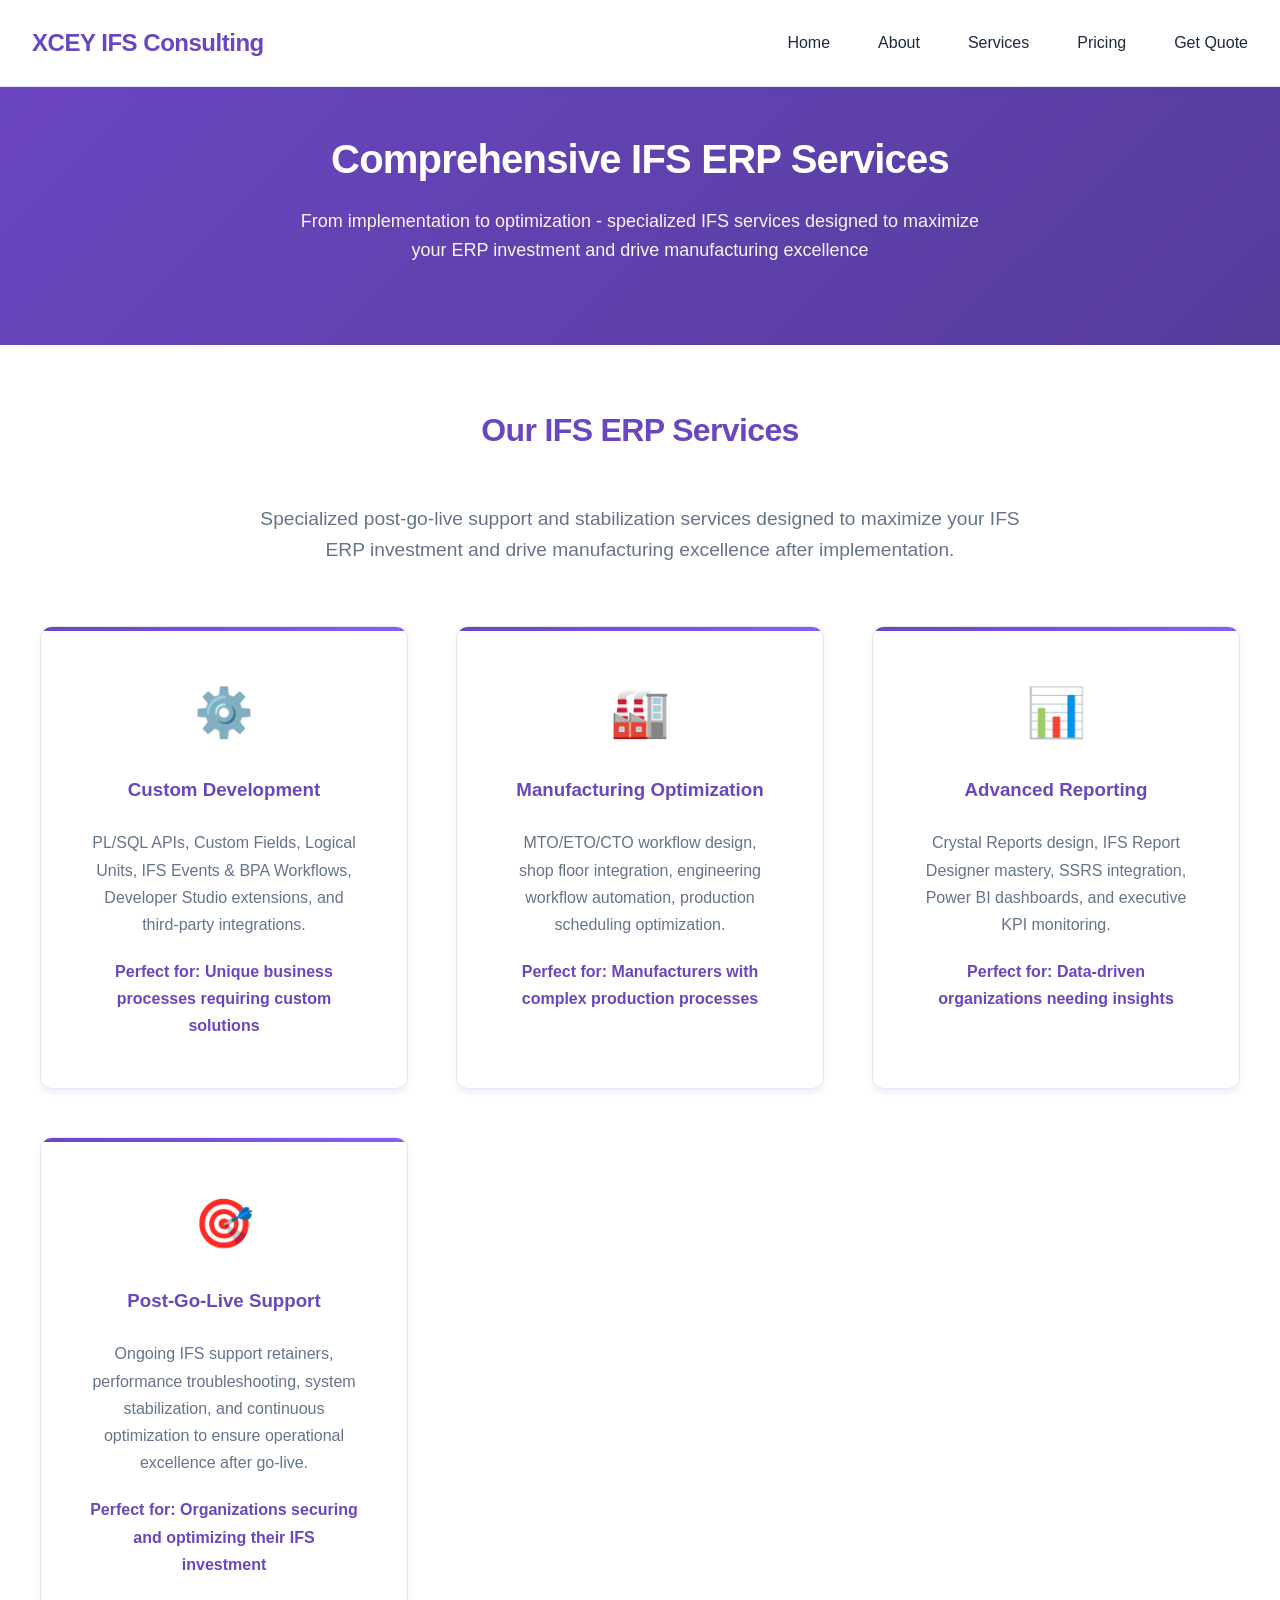
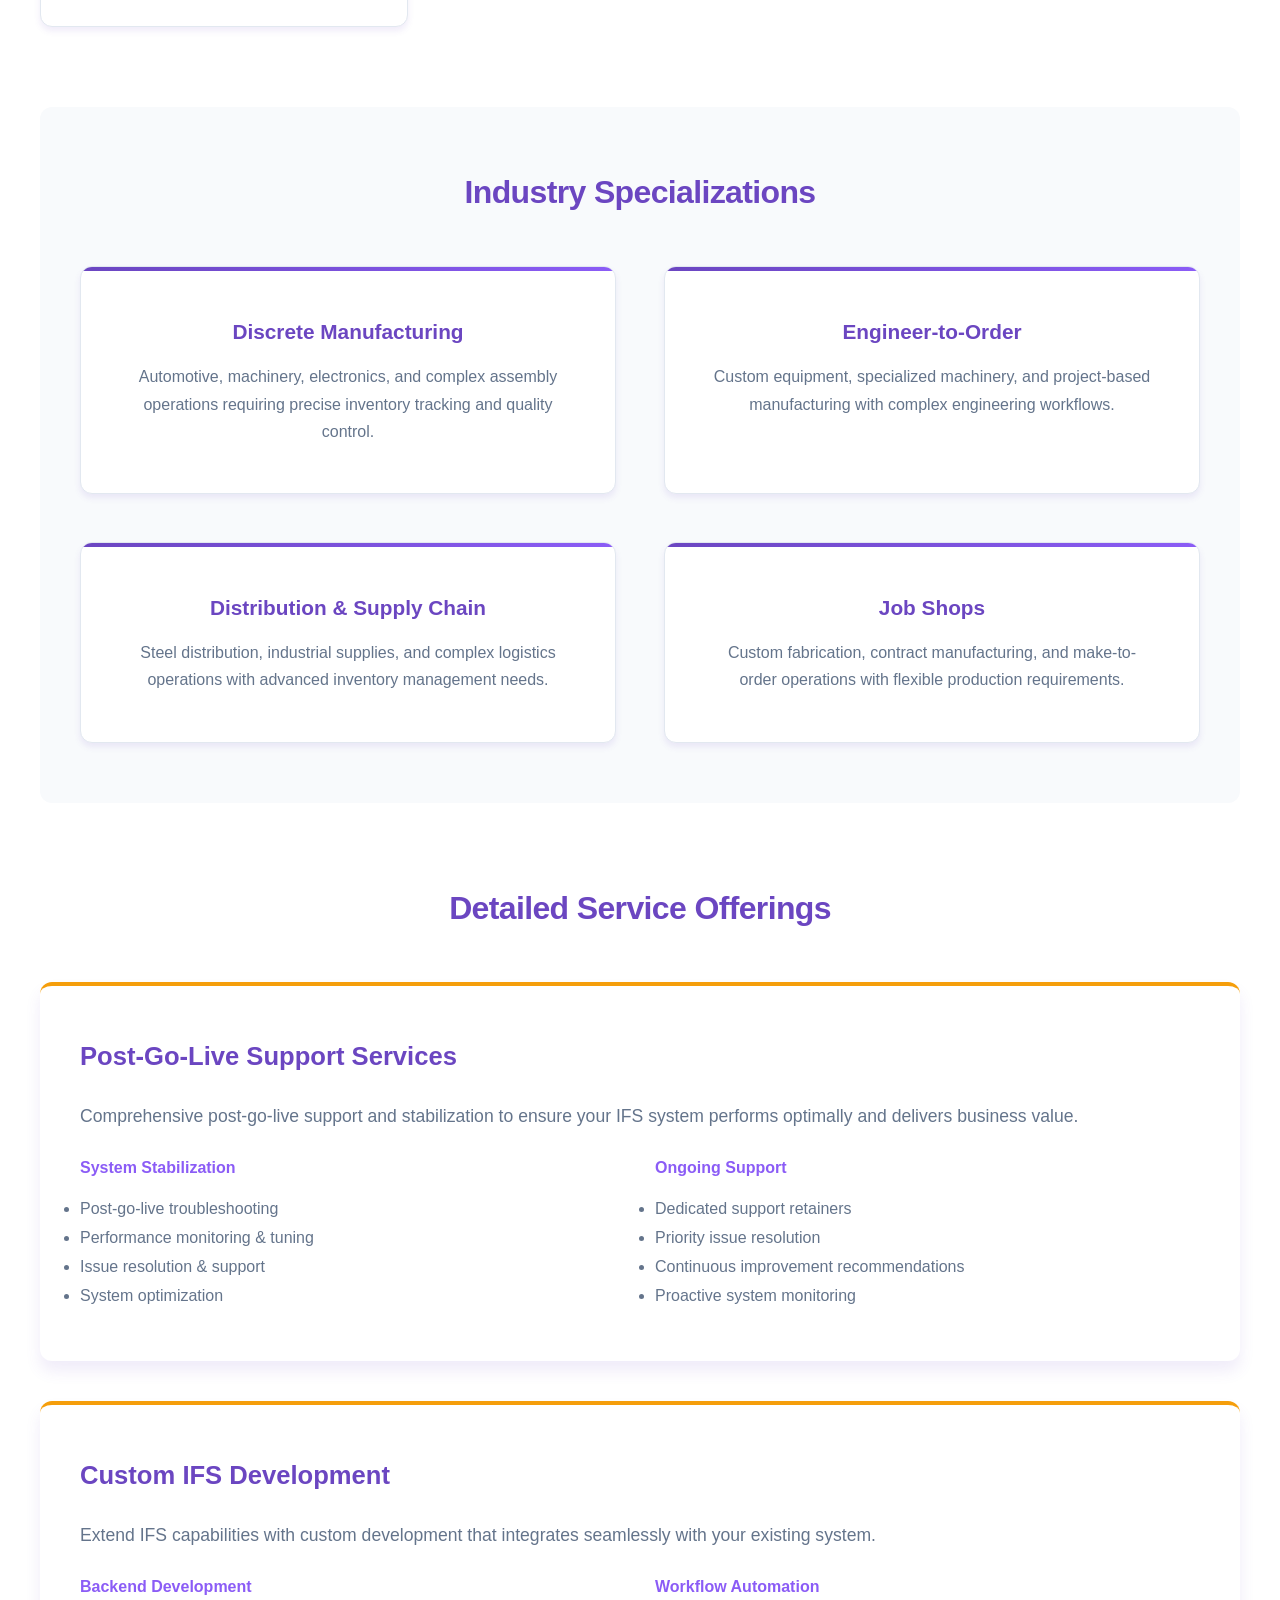
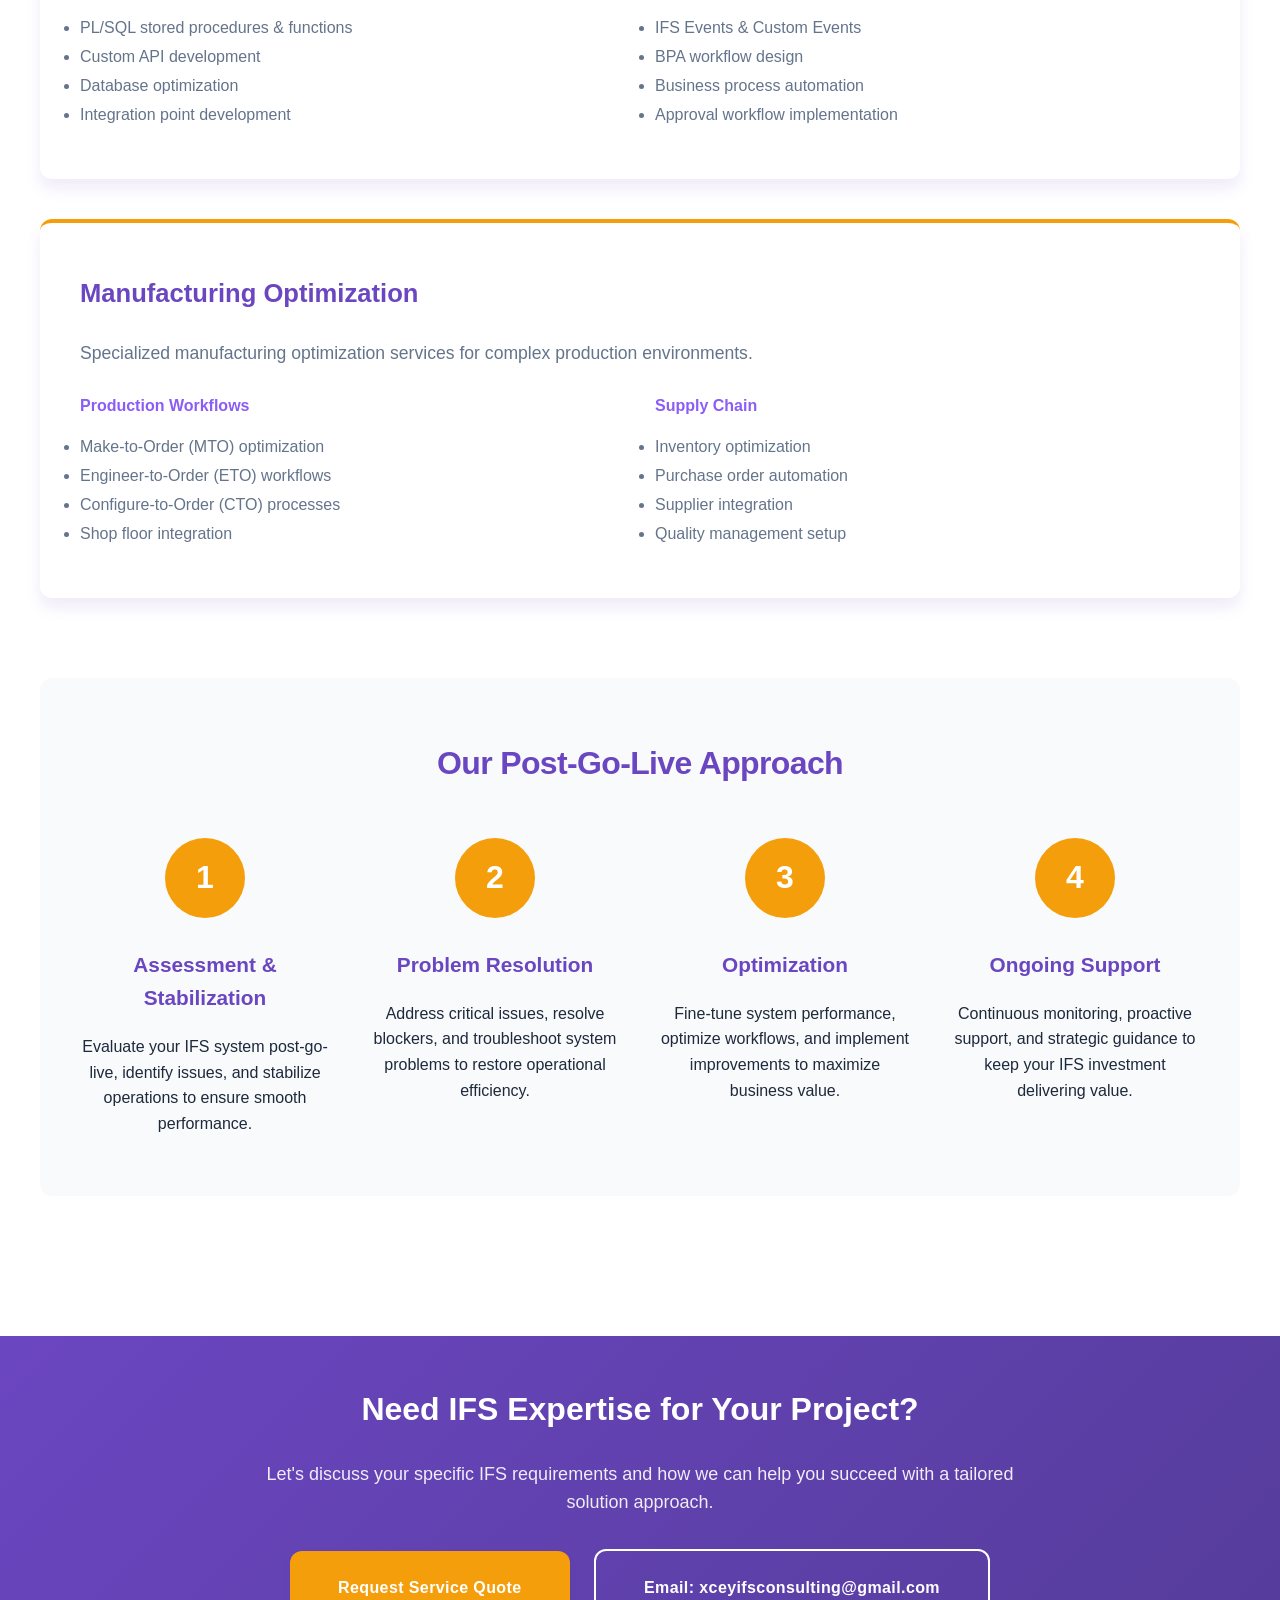
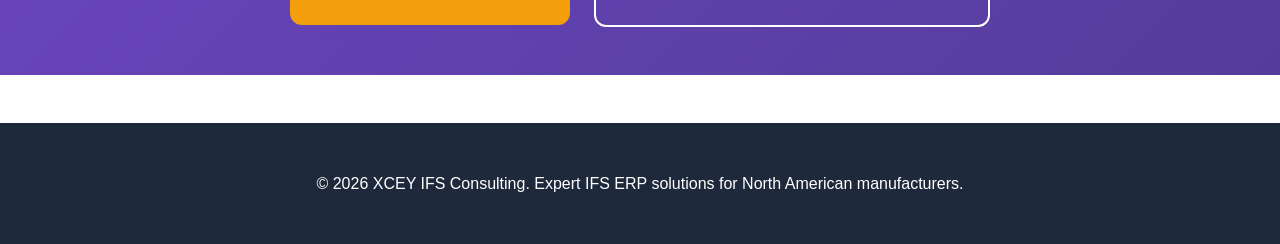
==== commit e5a4627a: "Refocus business on post-go-live support and stabilization: remove all implementation references, re" ====
--- a/services/index.html
+++ b/services/index.html
@@ -36,17 +36,10 @@
             <section style="margin-bottom: 80px;">
                 <h2 class="section-title">Our IFS ERP Services</h2>
                 <p style="text-align: center; font-size: 1.2em; color: var(--gray-color); max-width: 800px; margin: 0 auto 60px auto;">
-                    Specialized IFS services designed to maximize your ERP investment and drive manufacturing efficiency across all phases of your IFS journey.
+                    Specialized post-go-live support and stabilization services designed to maximize your IFS ERP investment and drive manufacturing excellence after implementation.
                 </p>
 
                 <div class="features-grid">
-                    <div class="feature-card">
-                        <div class="feature-icon">🚀</div>
-                        <h3>IFS Implementation</h3>
-                        <p>New IFS Cloud implementations, manufacturing module configuration, supply chain optimization, go-live support & user training.</p>
-                        <p style="color: var(--primary-color); font-weight: 600; margin-top: 20px;">Perfect for: Companies new to IFS or replacing legacy ERP systems</p>
-                    </div>
-                    
                     <div class="feature-card">
                         <div class="feature-icon">⚙️</div>
                         <h3>Custom Development</h3>
@@ -70,9 +63,9 @@
 
                     <div class="feature-card">
                         <div class="feature-icon">🎯</div>
-                        <h3>Support & Training</h3>
-                        <p>Ongoing IFS support retainers, ClickLearn content development, performance troubleshooting, and continuous system optimization.</p>
-                        <p style="color: var(--primary-color); font-weight: 600; margin-top: 20px;">Perfect for: Organizations maximizing their IFS investment</p>
+                        <h3>Post-Go-Live Support</h3>
+                        <p>Ongoing IFS support retainers, performance troubleshooting, system stabilization, and continuous optimization to ensure operational excellence after go-live.</p>
+                        <p style="color: var(--primary-color); font-weight: 600; margin-top: 20px;">Perfect for: Organizations securing and optimizing their IFS investment</p>
                     </div>
                 </div>
             </section>
@@ -107,25 +100,25 @@
                 
                 <div style="display: grid; gap: 40px;">
                     <div style="background: white; padding: 50px 40px; border-radius: var(--border-radius); box-shadow: var(--shadow-lg); border-top: 4px solid var(--accent-color);">
-                        <h3 style="color: var(--primary-color); margin-bottom: 25px; font-size: 1.6em;">IFS Implementation Services</h3>
-                        <p style="margin-bottom: 25px; color: var(--gray-color); font-size: 1.1em;">Complete end-to-end IFS implementation services for organizations new to IFS or replacing legacy systems.</p>
+                        <h3 style="color: var(--primary-color); margin-bottom: 25px; font-size: 1.6em;">Post-Go-Live Support Services</h3>
+                        <p style="margin-bottom: 25px; color: var(--gray-color); font-size: 1.1em;">Comprehensive post-go-live support and stabilization to ensure your IFS system performs optimally and delivers business value.</p>
                         <div style="display: grid; grid-template-columns: repeat(auto-fit, minmax(300px, 1fr)); gap: 30px;">
                             <div>
-                                <h4 style="color: var(--secondary-color); margin-bottom: 15px;">Core Implementation</h4>
-                                <ul style="line-height: 1.8; color: var(--gray-color);">
-                                    <li>Requirements gathering & analysis</li>
-                                    <li>System architecture design</li>
-                                    <li>IFS Cloud configuration</li>
-                                    <li>Data migration & validation</li>
-                                </ul>
-                            </div>
-                            <div>
-                                <h4 style="color: var(--secondary-color); margin-bottom: 15px;">Go-Live Support</h4>
-                                <ul style="line-height: 1.8; color: var(--gray-color);">
-                                    <li>User training & adoption</li>
-                                    <li>Go-live planning & execution</li>
-                                    <li>Post-go-live stabilization</li>
-                                    <li>Performance monitoring</li>
+                                <h4 style="color: var(--secondary-color); margin-bottom: 15px;">System Stabilization</h4>
+                                <ul style="line-height: 1.8; color: var(--gray-color);">
+                                    <li>Post-go-live troubleshooting</li>
+                                    <li>Performance monitoring & tuning</li>
+                                    <li>Issue resolution & support</li>
+                                    <li>System optimization</li>
+                                </ul>
+                            </div>
+                            <div>
+                                <h4 style="color: var(--secondary-color); margin-bottom: 15px;">Ongoing Support</h4>
+                                <ul style="line-height: 1.8; color: var(--gray-color);">
+                                    <li>Dedicated support retainers</li>
+                                    <li>Priority issue resolution</li>
+                                    <li>Continuous improvement recommendations</li>
+                                    <li>Proactive system monitoring</li>
                                 </ul>
                             </div>
                         </div>
@@ -185,28 +178,28 @@
 
             <!-- Service Approach -->
             <section style="background: var(--light-color); padding: 60px 40px; border-radius: var(--border-radius); margin-bottom: 80px;">
-                <h2 class="section-title">Our Service Approach</h2>
+                <h2 class="section-title">Our Post-Go-Live Approach</h2>
                 
                 <div style="display: grid; grid-template-columns: repeat(auto-fit, minmax(250px, 1fr)); gap: 40px; margin-top: 40px;">
                     <div style="text-align: center;">
                         <div style="background: var(--accent-color); color: white; width: 80px; height: 80px; border-radius: 50%; display: flex; align-items: center; justify-content: center; font-size: 2em; font-weight: bold; margin: 0 auto 30px auto;">1</div>
-                        <h4 style="color: var(--primary-color); margin-bottom: 20px; font-size: 1.3em;">Discovery & Assessment</h4>
-                        <p>Deep dive into your current IFS setup, pain points, and optimization opportunities. Comprehensive analysis of your business requirements.</p>
+                        <h4 style="color: var(--primary-color); margin-bottom: 20px; font-size: 1.3em;">Assessment & Stabilization</h4>
+                        <p>Evaluate your IFS system post-go-live, identify issues, and stabilize operations to ensure smooth performance.</p>
                     </div>
                     <div style="text-align: center;">
                         <div style="background: var(--accent-color); color: white; width: 80px; height: 80px; border-radius: 50%; display: flex; align-items: center; justify-content: center; font-size: 2em; font-weight: bold; margin: 0 auto 30px auto;">2</div>
-                        <h4 style="color: var(--primary-color); margin-bottom: 20px; font-size: 1.3em;">Solution Design</h4>
-                        <p>Custom solution architecture tailored to your specific manufacturing processes and business objectives.</p>
+                        <h4 style="color: var(--primary-color); margin-bottom: 20px; font-size: 1.3em;">Problem Resolution</h4>
+                        <p>Address critical issues, resolve blockers, and troubleshoot system problems to restore operational efficiency.</p>
                     </div>
                     <div style="text-align: center;">
                         <div style="background: var(--accent-color); color: white; width: 80px; height: 80px; border-radius: 50%; display: flex; align-items: center; justify-content: center; font-size: 2em; font-weight: bold; margin: 0 auto 30px auto;">3</div>
-                        <h4 style="color: var(--primary-color); margin-bottom: 20px; font-size: 1.3em;">Implementation</h4>
-                        <p>Hands-on development and configuration with regular progress reviews and transparent communication throughout.</p>
+                        <h4 style="color: var(--primary-color); margin-bottom: 20px; font-size: 1.3em;">Optimization</h4>
+                        <p>Fine-tune system performance, optimize workflows, and implement improvements to maximize business value.</p>
                     </div>
                     <div style="text-align: center;">
                         <div style="background: var(--accent-color); color: white; width: 80px; height: 80px; border-radius: 50%; display: flex; align-items: center; justify-content: center; font-size: 2em; font-weight: bold; margin: 0 auto 30px auto;">4</div>
-                        <h4 style="color: var(--primary-color); margin-bottom: 20px; font-size: 1.3em;">Support & Optimization</h4>
-                        <p>Ongoing support, training, and continuous improvement recommendations to maximize your IFS investment.</p>
+                        <h4 style="color: var(--primary-color); margin-bottom: 20px; font-size: 1.3em;">Ongoing Support</h4>
+                        <p>Continuous monitoring, proactive support, and strategic guidance to keep your IFS investment delivering value.</p>
                     </div>
                 </div>
             </section>
